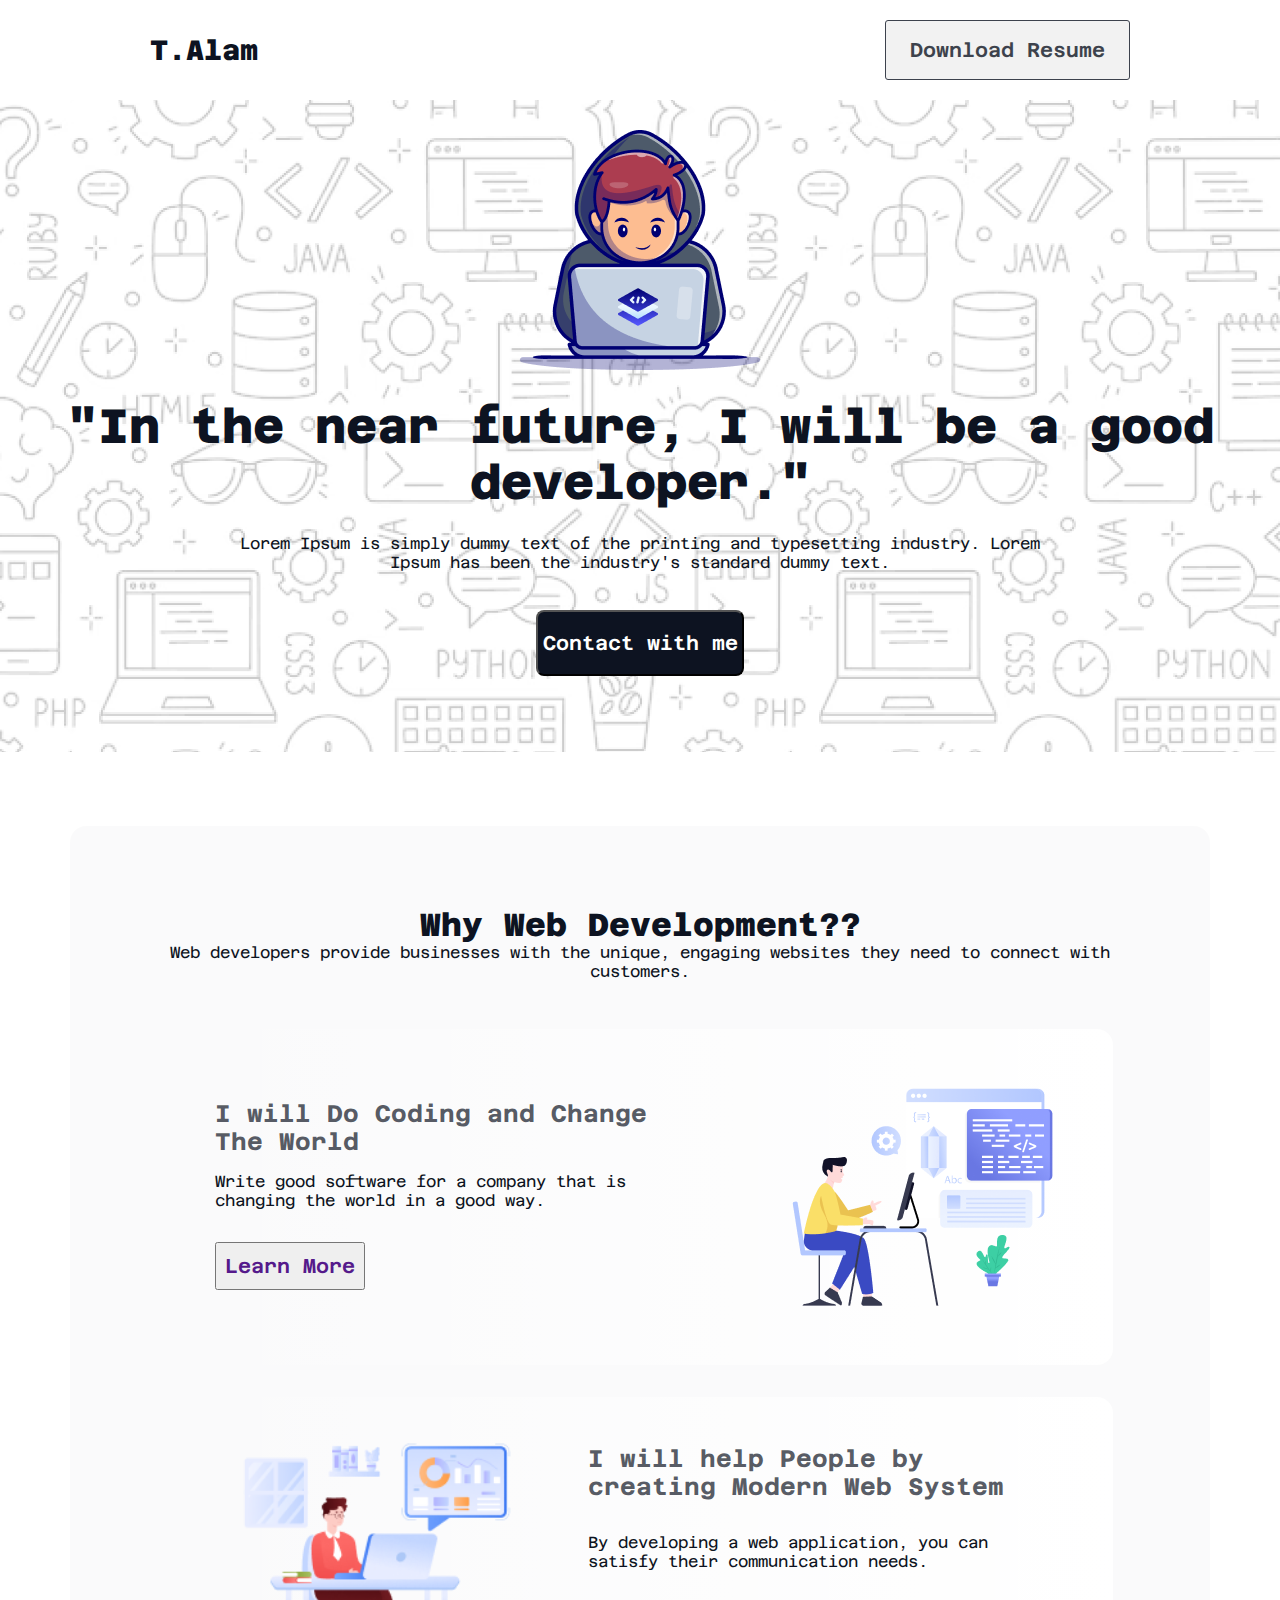
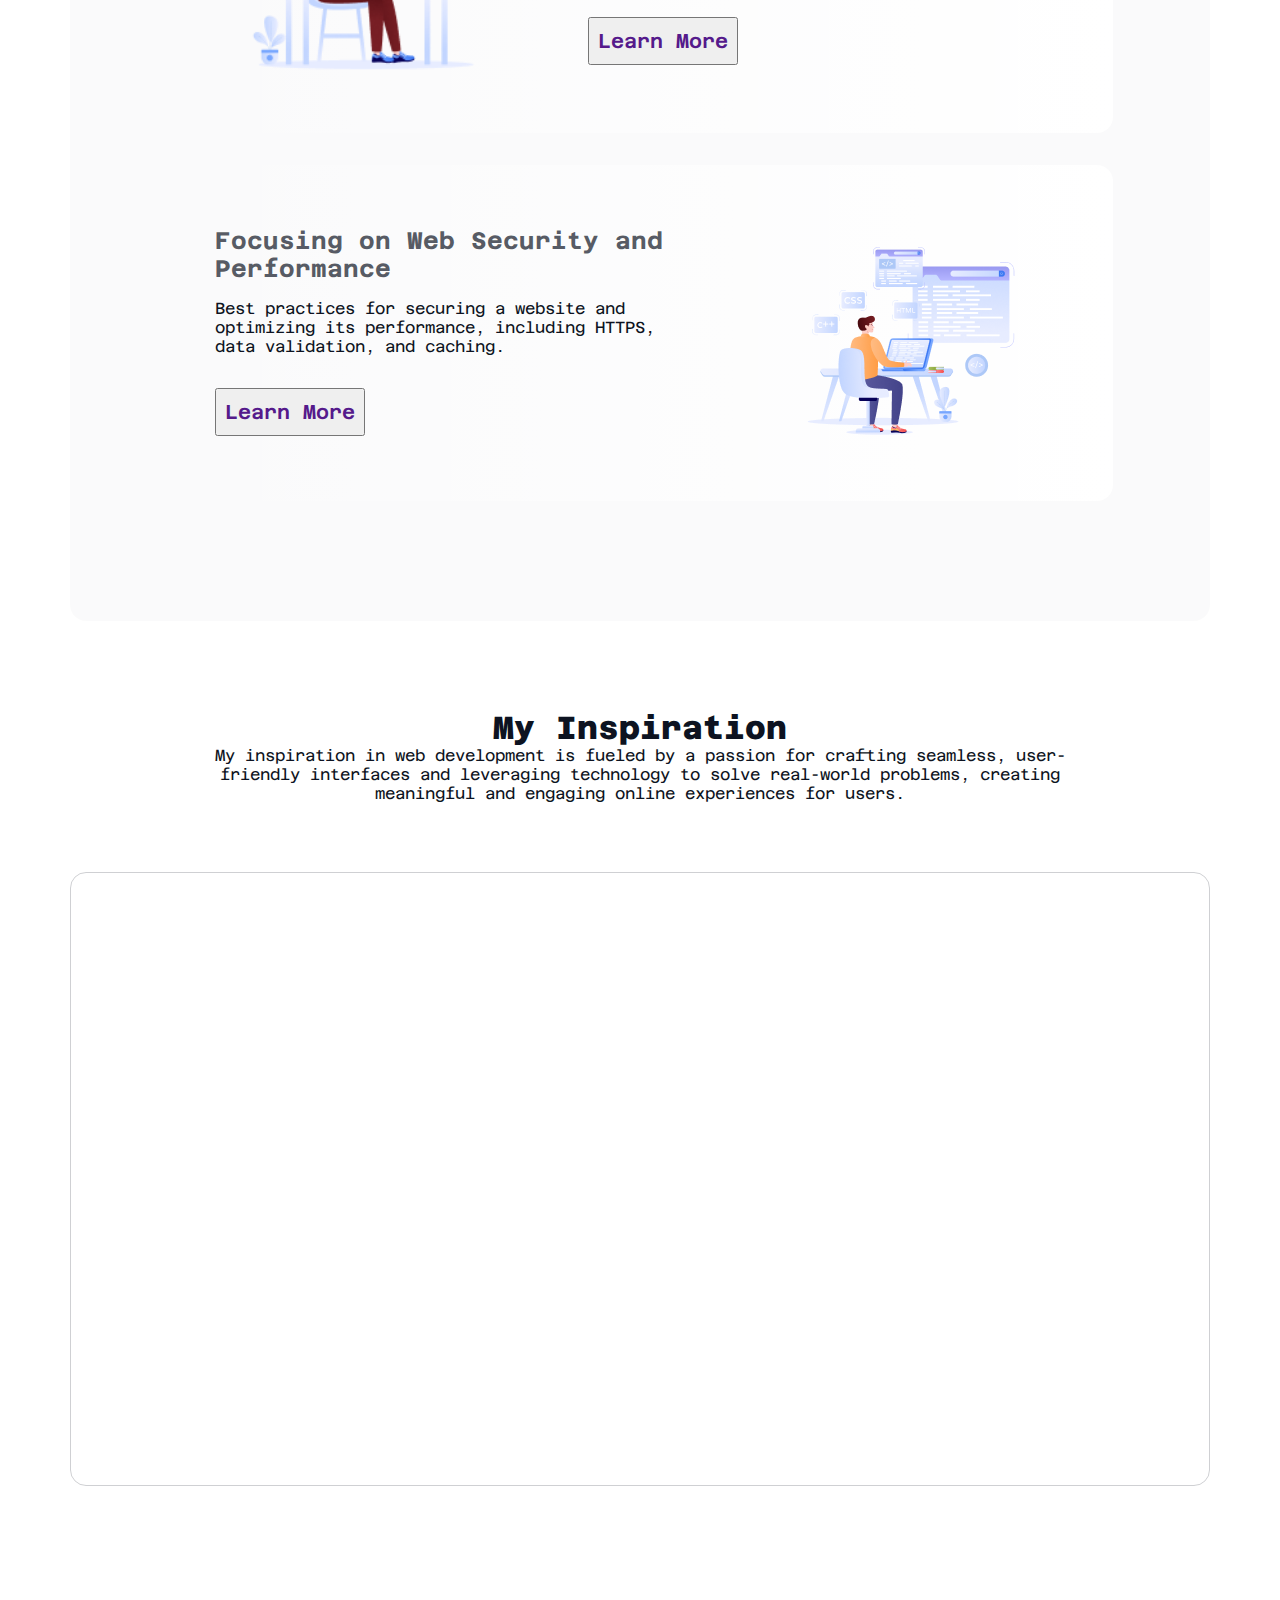
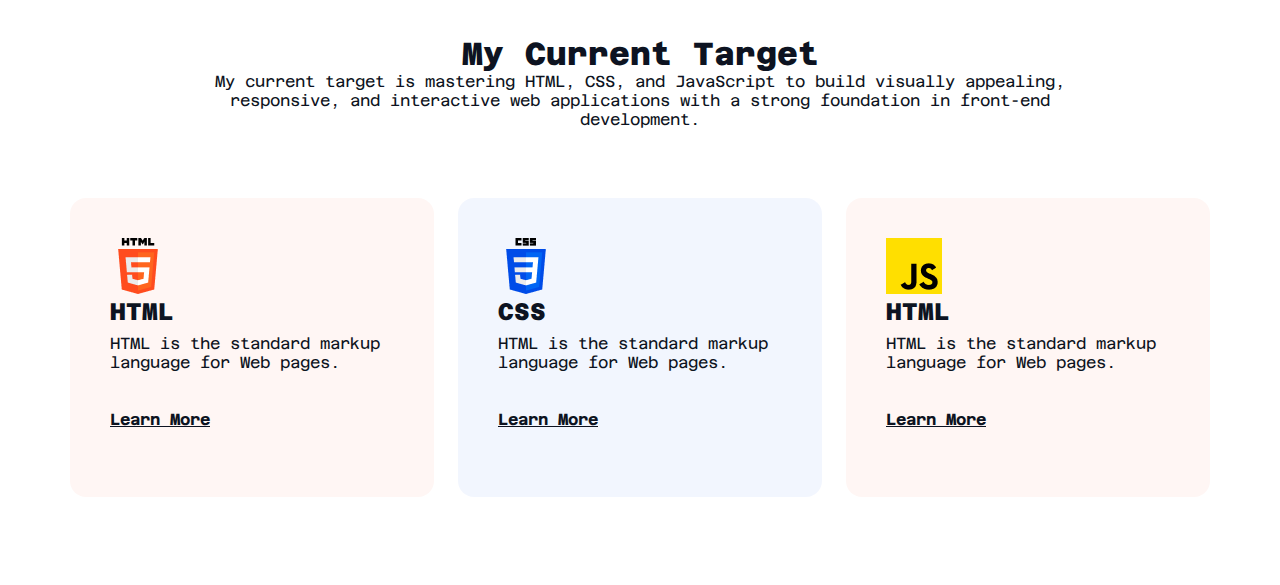
==== index.html @ e84bb585 "my target section added" ====
<!DOCTYPE html>
<html lang="en">
  <head>
    <meta charset="UTF-8" />
    <meta name="viewport" content="width=device-width, initial-scale=1.0" />
    <title>Assignment-1</title>
    <link rel="stylesheet" href="./styles/styles.css" />
  </head>
  <body>
    <header>
      <!-- navigation section start here -->
      <nav>
        <h3 class="title">T.Alam</h3>
        <ul>
          <li>
            <a href=""><button class="btn-nav">Download Resume</button></a>
          </li>
        </ul>
      </nav>
      <!-- nevigation end here -->

      <!-- hero section start here -->
      <section class="hero-section">
        <div class="hero-section-container">
          <div class="img">
            <img src="./assets/Group.png" alt="" />
          </div>
          <h2>"In the near future, I will be a good developer."</h2>
          <p>
            Lorem Ipsum is simply dummy text of the printing and typesetting
            industry. Lorem Ipsum has been the industry's standard dummy text.
          </p>
          <button class="btn"><a href="">Contact with me</a></button>
        </div>
      </section>
      <!-- hero section end here -->
    </header>
    <main>
      <!-- development section start here -->
      <section class="development">
        <div class="why-development">
          <h1>Why Web Development??</h1>
          <p>
            Web developers provide businesses with the unique, engaging websites
            they need to connect with customers.
          </p>
        </div>
        <div class="development-section">
          <div class="section-1st">
            <div class="section1st-left">
              <h2>I will Do Coding and Change The World</h2>
              <p>
                Write good software for a company that is changing the world in
                a good way.
              </p>
              <button><a href="">Learn More</a></button>
            </div>
            <div class="section1st-right">
              <img src="./assets/Layer_1.png" alt="" />
            </div>
          </div>
          <div class="section-2nd">
            <div class="section2nd-left">
              <img src="./assets/Group-3.png" alt="" />
            </div>
            <div class="section2nd-right">
              <h2>I will help People by creating Modern Web System</h2>
              <p>
                By developing a web application, you can satisfy their
                communication needs.
              </p>
              <button><a href="">Learn More</a></button>
            </div>
          </div>
          <div class="section-1st">
            <div class="section1st-left">
              <h2>Focusing on Web Security and Performance</h2>
              <p>
                Best practices for securing a website and optimizing its
                performance, including HTTPS, data validation, and caching.
              </p>
              <button><a href="">Learn More</a></button>
            </div>
            <div class="section1st-right">
              <img src="./assets/Group-4.png" alt="" />
            </div>
          </div>
        </div>
      </section>
      <!-- development section end here -->
      <!-- my inspiration section start here -->
      <section class="inspiration-section">
        <div class="inspiration-content">
          <h1>My Inspiration</h1>
          <p>
            My inspiration in web development is fueled by a passion for
            crafting seamless, user-friendly interfaces and leveraging
            technology to solve real-world problems, creating meaningful and
            engaging online experiences for users.
          </p>
        </div>
        <div class="video">
          <iframe
            width="1076"
            height="550"
            src="https://www.youtube.com/embed/l1Enj_zPGwI?si=iloG-wN2-6QDmnPV"
            title="YouTube video player"
            frameborder="0"
            allow="accelerometer; autoplay; clipboard-write; encrypted-media; gyroscope; picture-in-picture; web-share"
            referrerpolicy="strict-origin-when-cross-origin"
            allowfullscreen
          ></iframe>
        </div>
      </section>
      <!-- inspiration sectio end here -->
      <!-- my target section start here -->
      <section class="my-target-section">
        <div class="target-content">
          <h1>My Current Target</h1>
          <p>
            My current target is mastering HTML, CSS, and JavaScript to build
            visually appealing, responsive, and interactive web applications
            with a strong foundation in front-end development.
          </p>
        </div>
        <div class="skills-container">
          <div class="skill html-color">
            <img src="./assets/html.png" alt="HTML Image" />
            <h2 class="title">HTML</h2>
            <p class="description">
              HTML is the standard markup language for Web pages.
            </p>
            <div>
              <a href="">Learn More</a>
            </div>
          </div>
          <div class="skill css-color">
            <img src="./assets/css.png" alt="HTML Image" />
            <h2 class="title">CSS</h2>
            <p class="description">
              HTML is the standard markup language for Web pages.
            </p>
            <a href="">Learn More</a>
          </div>
          <div class="skill js-color">
            <img src="./assets/js.png" alt="HTML Image" />
            <h2 class="title">HTML</h2>
            <p class="description">
              HTML is the standard markup language for Web pages.
            </p>
            <a href="">Learn More</a>
          </div>
        </div>
      </section>
    </main>
    <footer></footer>
  </body>
</html>
---- styles/styles.css ----
@import url("https://fonts.googleapis.com/css2?family=Azeret+Mono:ital,wght@0,100..900;1,100..900&display=swap");
* {
  margin: 0px;
  padding: 0px;
}
body {
  font-family: "Azeret Mono", monospace;
}
/* navigation bar start here */
nav {
  display: flex;
  align-items: center;
  justify-content: space-between;
  margin: 20px 150px;
}
.title {
  color: rgb(13, 19, 33);
  font-family: Azeret Mono;
  font-size: 28px;
  font-weight: 800;
}
nav li {
  list-style: none;
}
.btn-nav {
  box-sizing: border-box;
  border: 1px solid rgb(13, 19, 33);
  border-radius: 3px;
  opacity: 0.8;
  color: rgb(13, 19, 33);
  font-family: Azeret Mono;
  font-size: 20px;
  font-weight: 600;
  padding: 17px 24px 17px 24px;
}
/* hero section start here*/
.hero-section {
  max-width: 1440px;
  min-height: 652px;
  margin: 0 auto;
  background-image: url(../assets/Hero-bg.png);
  background-repeat: no-repeat;
  background-position: center;
  background-size: cover;
  margin-bottom: 74px;
}
.hero-section-container {
  display: flex;
  flex-direction: column;
  justify-content: center;
  align-items: center;
  gap: 24px;
}
.img {
  margin-top: 30px;
}
.hero-section-container h2 {
  color: rgb(13, 19, 33);
  font-family: Azeret Mono;
  font-size: 48px;
  font-weight: 800;
  text-align: center;
}
.hero-section-container p {
  color: rgb(13, 19, 33);
  font-family: Azeret Mono;
  font-size: 16px;
  font-weight: 400;
  text-align: center;
  width: 852px;
  height: 52px;
}
.hero-section-container button {
  width: 208px;
  height: 66px;
  border-radius: 8px;
  background: rgb(13, 19, 33);

  font-family: Azeret Mono;
  font-size: 20px;
  font-weight: 600;
}
.btn a {
  text-decoration: none;
  color: rgb(255, 255, 255);
}
/* development section style */
.development {
  max-width: 946px;
  min-height: 1235px;
  margin: 0 auto;
  border-radius: 16px;
  background: rgba(13, 19, 33, 0.02);
  padding: 80px 97px 80px 97px;
  margin-bottom: 88px;
}
.why-development {
  margin-bottom: 48px;
}
.why-development h1 {
  color: rgb(13, 19, 33);
  font-family: Azeret Mono;
  font-size: 32px;
  font-weight: 800;
  text-align: center;
}
.why-development p {
  color: rgb(13, 19, 33);
  font-family: Azeret Mono;
  font-size: 16px;
  font-weight: 400;
  text-align: center;
}
.development-section {
  width: 946px;
  height: 1072px;
}
.section-1st {
  width: 850px;
  height: 240px;
  display: flex;
  margin: 0 auto;
  padding: 48px;
  margin-bottom: 32px;
  border-radius: 16px;
  background: linear-gradient(
    270deg,
    rgb(255, 255, 255),
    rgba(255, 255, 255, 0) 100%
  );
}
.section1st-left {
  width: 477px;
  height: 220px;
  margin: 8px 0px 8px 0px;
  display: flex;
  flex-direction: column;
  justify-content: center;
}
.section1st-left h2 {
  color: rgba(13, 19, 33, 0.7);
  font-family: Azeret Mono;
  font-size: 24px;
  font-weight: 700;
  margin-bottom: 16px;
}
.section1st-left p {
  color: rgb(13, 19, 33);
  font-family: Azeret Mono;
  font-size: 16px;
  font-weight: 400;
  margin-bottom: 32px;
}
.section1st-left button {
  color: rgb(13, 19, 33);
  font-family: Azeret Mono;
  font-size: 20px;
  font-weight: 600;
  width: 150px;
  height: 48px;
}
.section1st-left button a {
  text-decoration: none;
}
.section1st-right {
  width: 223.2px;
  height: 208.85px;
  margin: 8px 0px 8px 0px;
}
.section1st-right img {
  margin-left: 98.83px;
}
.section-2nd {
  width: 850px;
  height: 240px;
  display: flex;
  margin: 0 auto;
  padding: 48px;
  margin-bottom: 32px;
  border-radius: 16px;
  background: linear-gradient(
    270deg,
    rgb(255, 255, 255),
    rgba(255, 255, 255, 0) 100%
  );
}
.section2nd-left {
  width: 477px;
  height: 220px;
  margin: 0px 8px 0px 8px;
  display: flex;
  flex-direction: column;
  justify-content: center;
}
.section2nd-left img {
  margin-right: 48.8px;
}
.section2nd-right h2 {
  width: 477px;
  height: 72px;
  color: rgba(13, 19, 33, 0.7);
  font-family: Azeret Mono;
  font-size: 24px;
  font-weight: 700;
  margin-bottom: 16px;
}
.section2nd-right p {
  width: 468px;
  height: 52px;
  color: rgb(13, 19, 33);
  font-family: Azeret Mono;
  font-size: 16px;
  font-weight: 400;
  margin-bottom: 32px;
}
.section2nd-right button {
  color: rgb(13, 19, 33);
  font-family: Azeret Mono;
  font-size: 20px;
  font-weight: 600;
  width: 150px;
  height: 48px;
}
.section2nd-right button a {
  text-decoration: none;
}
/* inspiration section styles*/
.inspiration-section {
  width: 1140px;
  height: 777px;
  margin: 0 auto;
  margin-bottom: 149px;
}
.inspiration-content {
  width: 852px;
  height: 115px;
  text-align: center;
  margin: 0 auto;
}
.inspiration-content h1 {
  color: rgb(13, 19, 33);
  font-family: Azeret Mono;
  font-size: 32px;
  font-weight: 800;
}
.inspiration-content p {
  color: rgb(13, 19, 33);
  font-family: Azeret Mono;
  font-size: 16px;
  font-weight: 400;
}
.video {
  width: 1140px;
  height: 614px;
  padding: 32px;
  box-sizing: border-box;
  border: 1px solid rgba(13, 19, 33, 0.2);
  border-radius: 16px;
  margin-top: 48px;
}
/* my target section style */
.my-target-section {
  width: 1140px;
  height: 462px;
  margin: 0 auto;
  margin-bottom: 88px;
}
.target-content {
  width: 852px;
  height: 115px;
  text-align: center;
  margin: 0 auto;
}
.target-content h1 {
  color: rgb(13, 19, 33);
  font-family: Azeret Mono;
  font-size: 32px;
  font-weight: 800;
}
.target-content p {
  color: rgb(13, 19, 33);
  font-family: Azeret Mono;
  font-size: 16px;
  font-weight: 400;
}
.skills-container {
  width: 394px;
  height: 299px;
  display: flex;
  gap: 24px;
  margin-top: 48px;
}
.skill {
  padding: 40px;
  border-radius: 16px;
}
.skill h2 {
  color: rgb(13, 19, 33);
  font-family: Azeret Mono;
  font-size: 24px;
  font-weight: 800;
  margin-bottom: 8px;
}
.skill p {
  color: rgb(13, 19, 33);
  font-family: Azeret Mono;
  font-size: 16px;
  font-weight: 400;
  width: 284px;
  height: 52px;
  margin-bottom: 24px;
}
.skill a {
  width: 284px;
  height: 19px;
  color: rgb(13, 19, 33);
  font-family: Azeret Mono;
  font-size: 16px;
  font-weight: 700;
}
.css-color {
  background: rgba(0, 76, 232, 0.05);
}
.html-color {
  background: rgba(255, 76, 30, 0.05);
}
.js-color {
  background: rgba(255, 76, 30, 0.05);
}
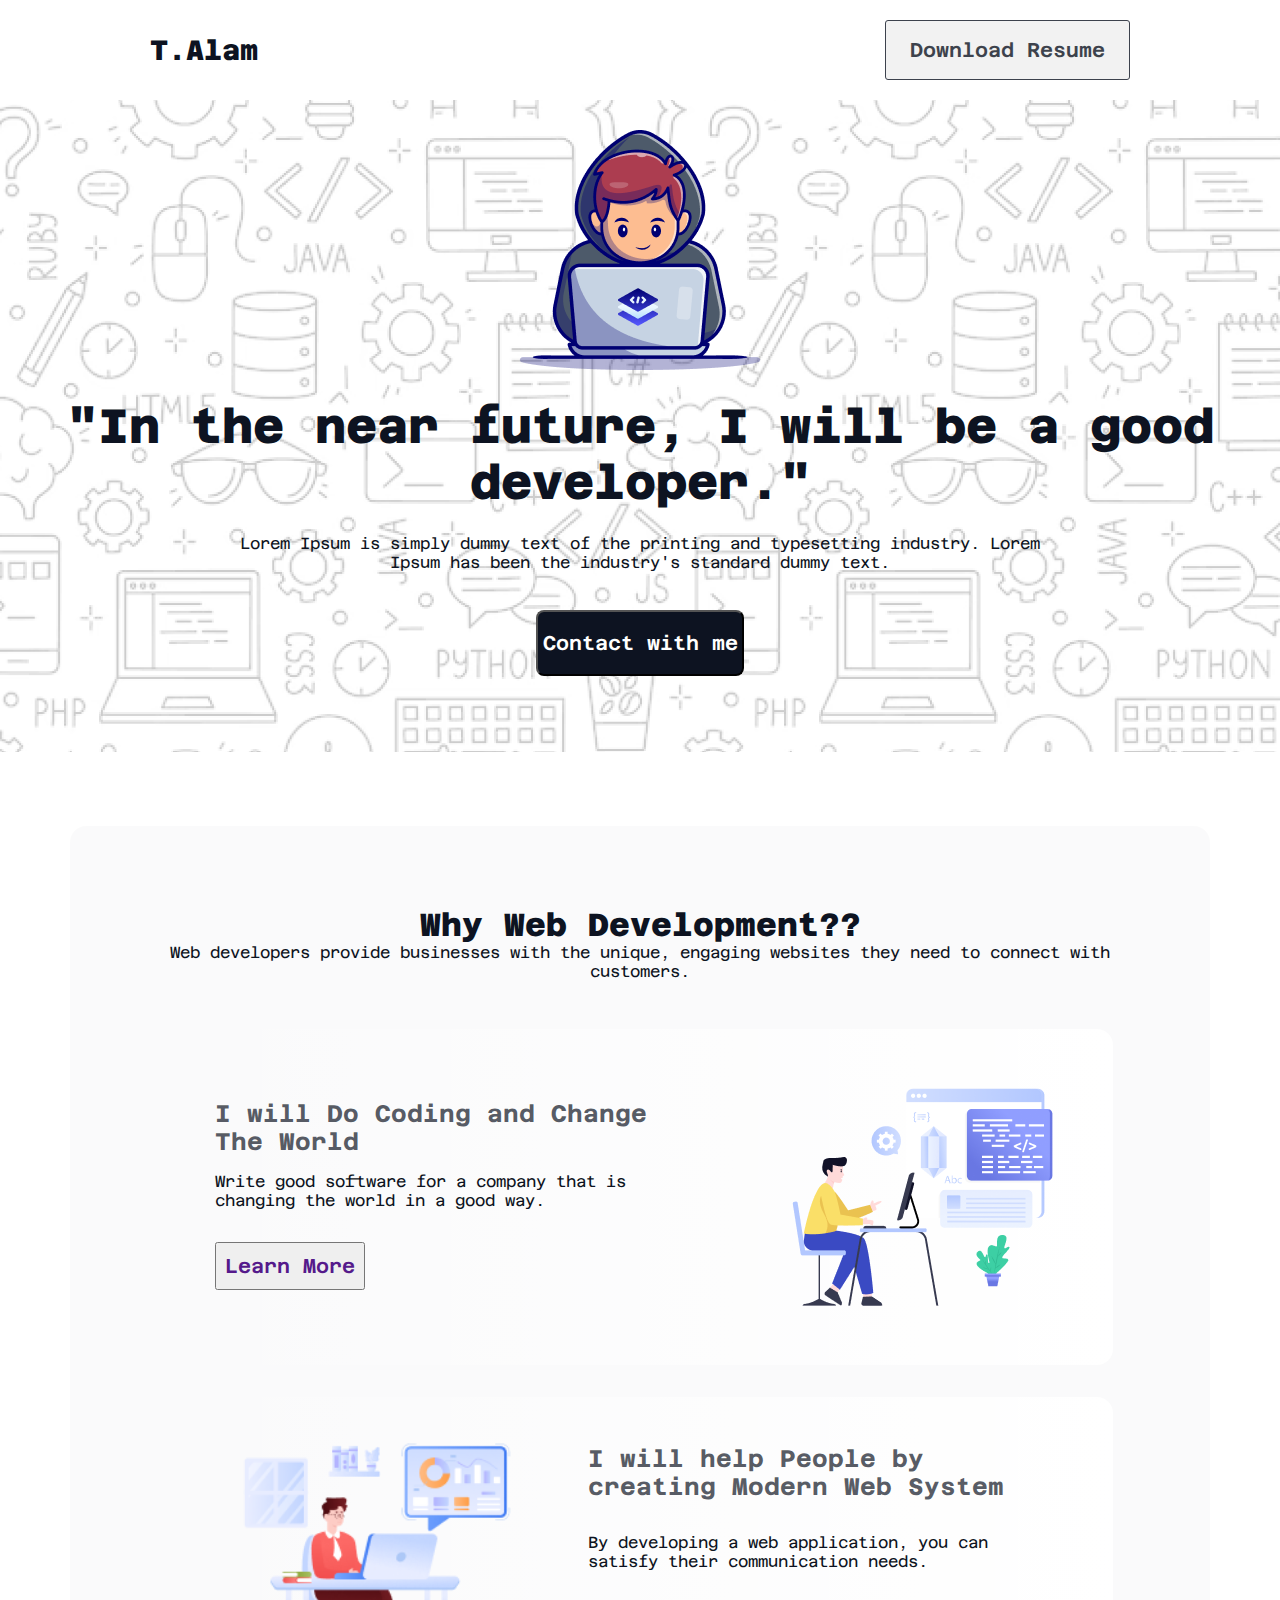
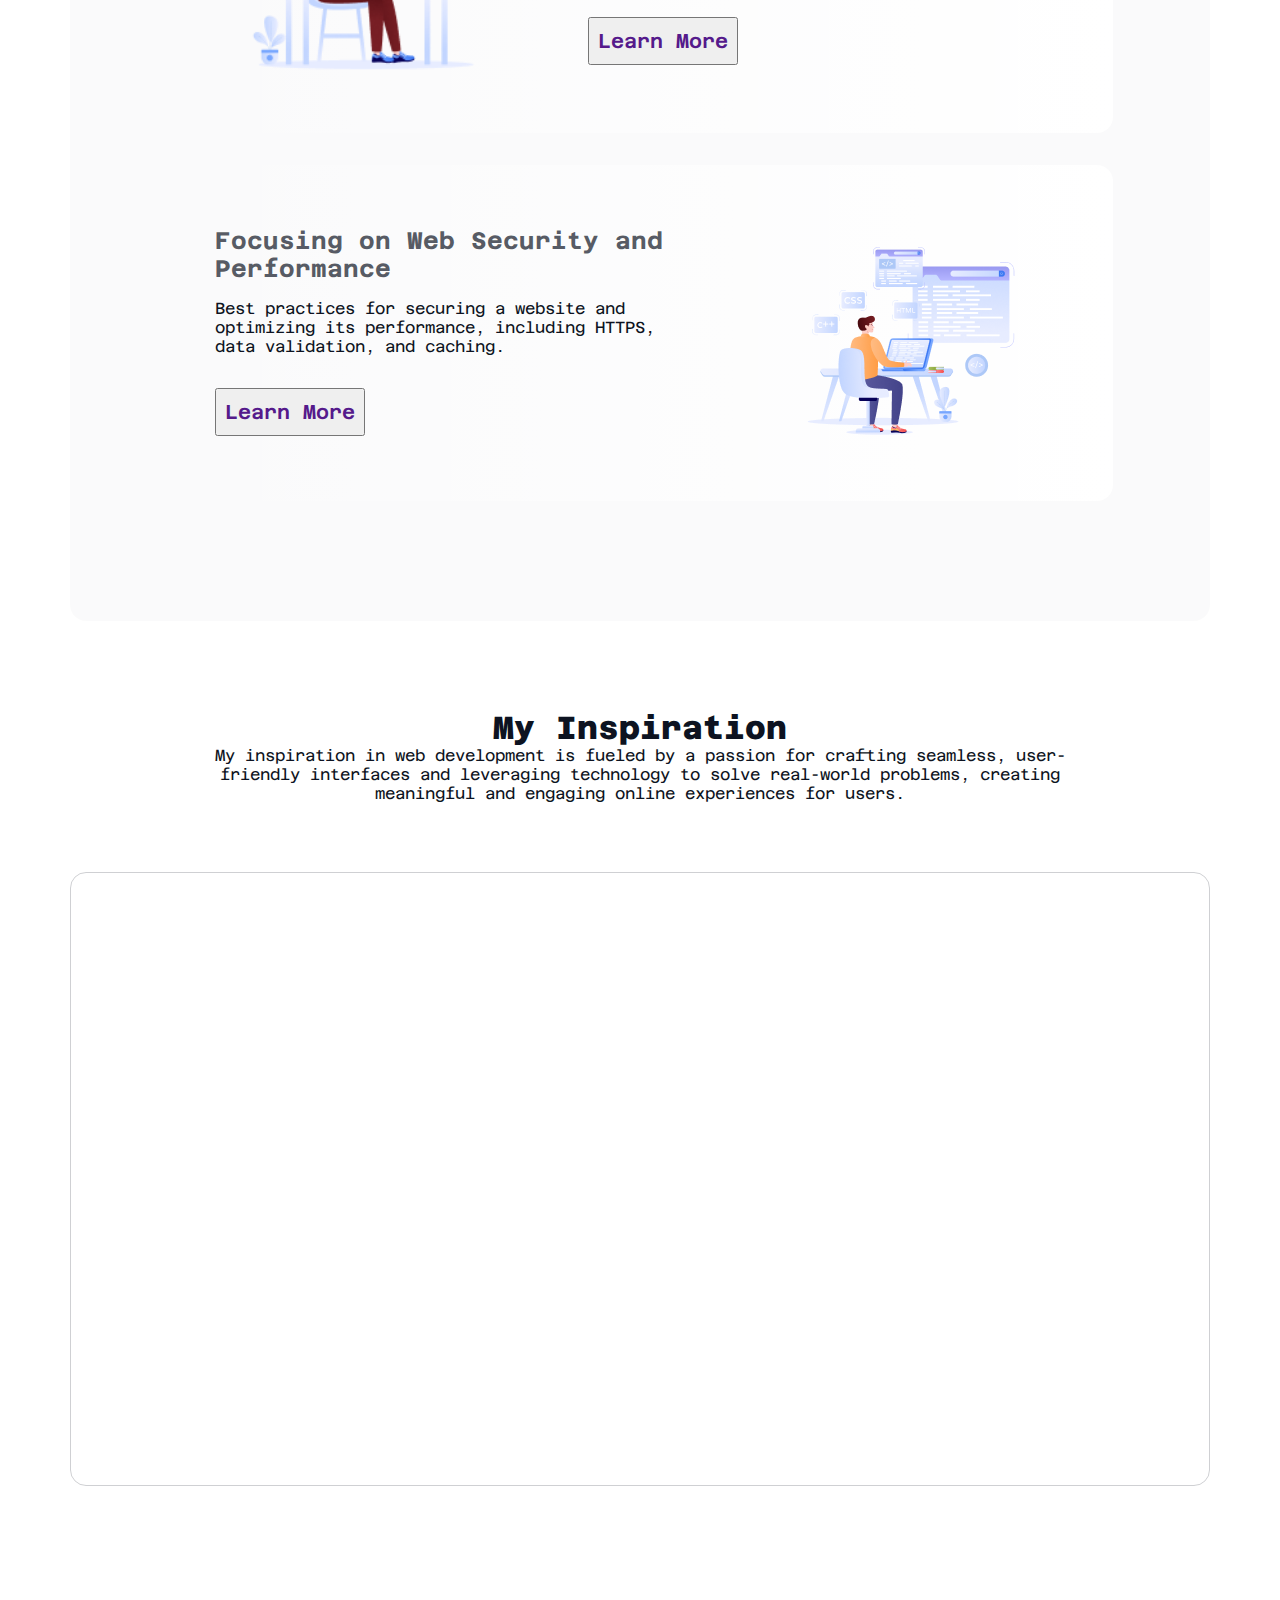
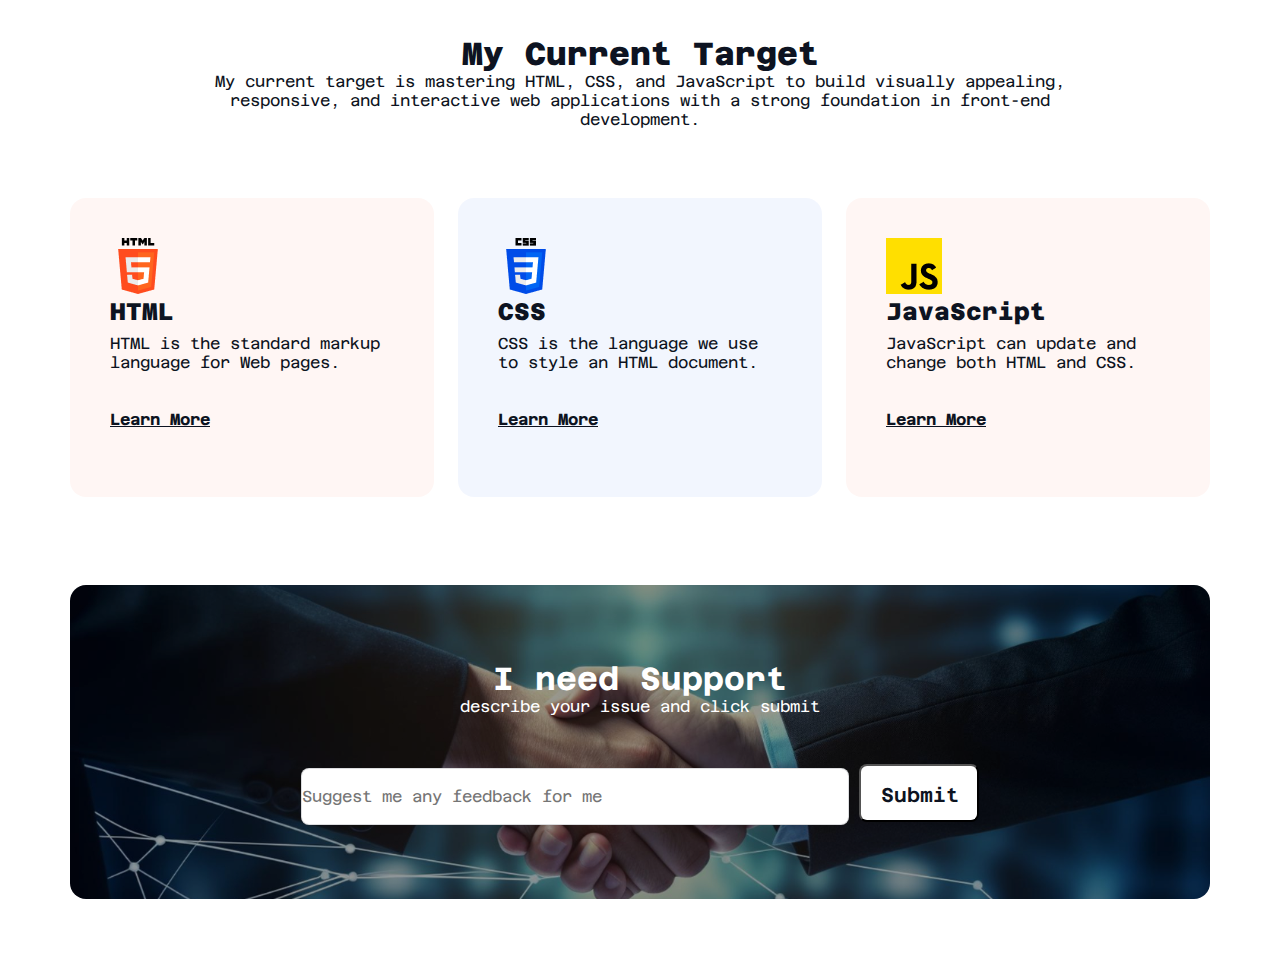
==== commit 84c7236f: "support section added" ====
--- a/index.html
+++ b/index.html
@@ -138,18 +138,36 @@
             <img src="./assets/css.png" alt="HTML Image" />
             <h2 class="title">CSS</h2>
             <p class="description">
-              HTML is the standard markup language for Web pages.
+              CSS is the language we use to style an HTML document.
             </p>
             <a href="">Learn More</a>
           </div>
           <div class="skill js-color">
             <img src="./assets/js.png" alt="HTML Image" />
-            <h2 class="title">HTML</h2>
+            <h2 class="title">JavaScript</h2>
             <p class="description">
-              HTML is the standard markup language for Web pages.
+              JavaScript can update and change both HTML and CSS.
             </p>
             <a href="">Learn More</a>
           </div>
+        </div>
+      </section>
+      <!-- target section end here -->
+      <!-- support section start here -->
+      <section class="support-container">
+        <div class="support-content">
+          <h1>I need Support</h1>
+          <p>describe your issue and click submit</p>
+        </div>
+        <div class="input-section">
+          <form action="">
+            <input
+              type="text"
+              placeholder="Suggest me any feedback for me"
+              id=""
+            />
+            <input class="sub-btn" type="submit" value="Submit" />
+          </form>
         </div>
       </section>
     </main>
--- a/styles/styles.css
+++ b/styles/styles.css
@@ -327,3 +327,61 @@
 .js-color {
   background: rgba(255, 76, 30, 0.05);
 }
+/* support style section */
+.support-container {
+  width: 1140px;
+  height: 314px;
+  background-image: url(../assets/handshake.jpg);
+  background-repeat: no-repeat;
+  background-size: cover;
+  background-position: center;
+  background-color: rgba(0, 0, 0, 0.4);
+  margin: 0 auto;
+  display: flex;
+  flex-direction: column;
+  justify-content: center;
+  background-blend-mode: overlay;
+  align-items: center;
+  border-radius: 16px;
+  margin-bottom: 79px;
+}
+.support-content {
+  width: 730px;
+  height: 104px;
+  text-align: center;
+}
+.support-content h1 {
+  color: rgb(255, 255, 255);
+  font-family: Azeret Mono;
+  font-size: 32px;
+  font-weight: 700;
+}
+.support-content p {
+  color: rgb(255, 255, 255);
+  font-family: Azeret Mono;
+  font-size: 16px;
+  font-weight: 400;
+}
+section input[type="text"] {
+  width: 548px;
+  height: 57px;
+  color: rgba(13, 19, 33, 0.4);
+  font-family: Azeret Mono;
+  font-size: 16px;
+  font-weight: 400;
+  box-sizing: border-box;
+  border: 1px solid rgba(13, 19, 33, 0.15);
+  border-radius: 8px;
+  background: rgb(255, 255, 255);
+}
+.sub-btn {
+  width: 120px;
+  height: 58px;
+  border-radius: 8px;
+  background: rgb(255, 255, 255);
+  color: rgb(13, 19, 33);
+  font-family: Azeret Mono;
+  font-size: 20px;
+  font-weight: 600;
+  padding: 17px 20px 17px 20px;
+}
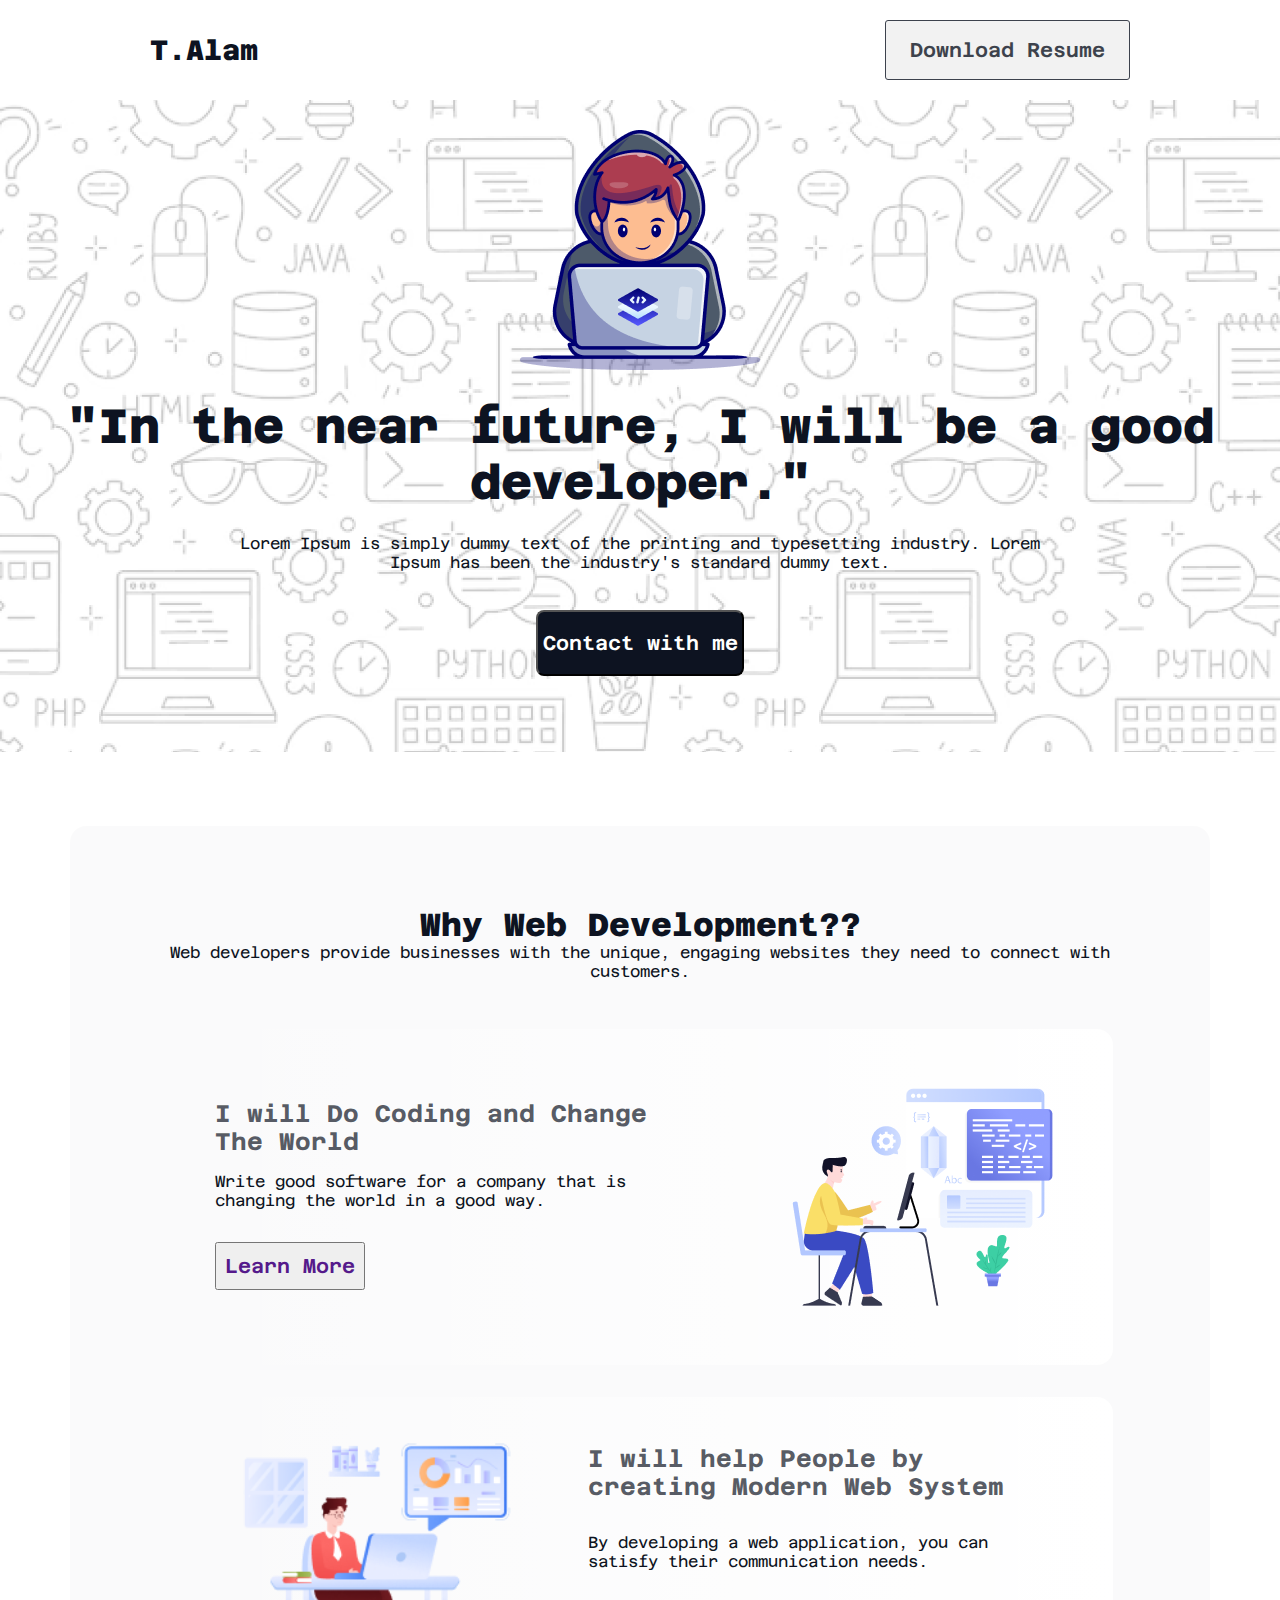
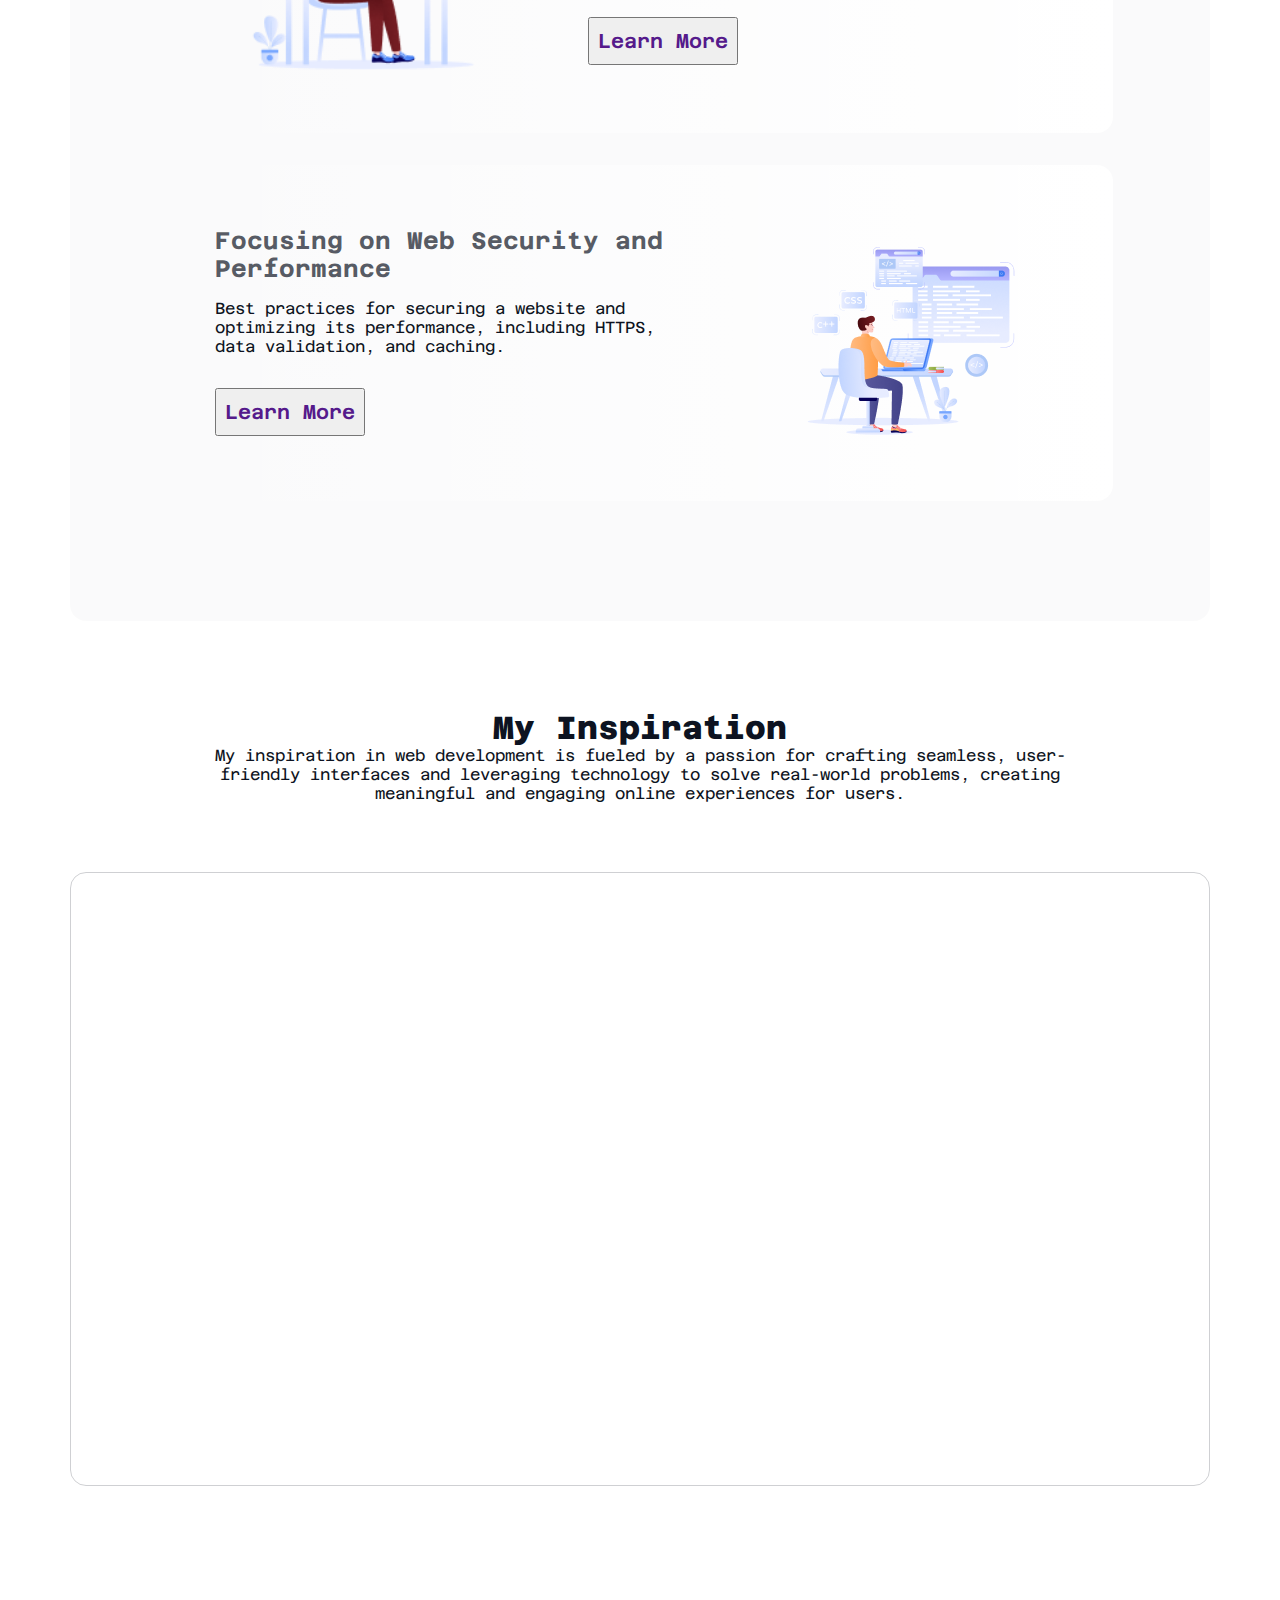
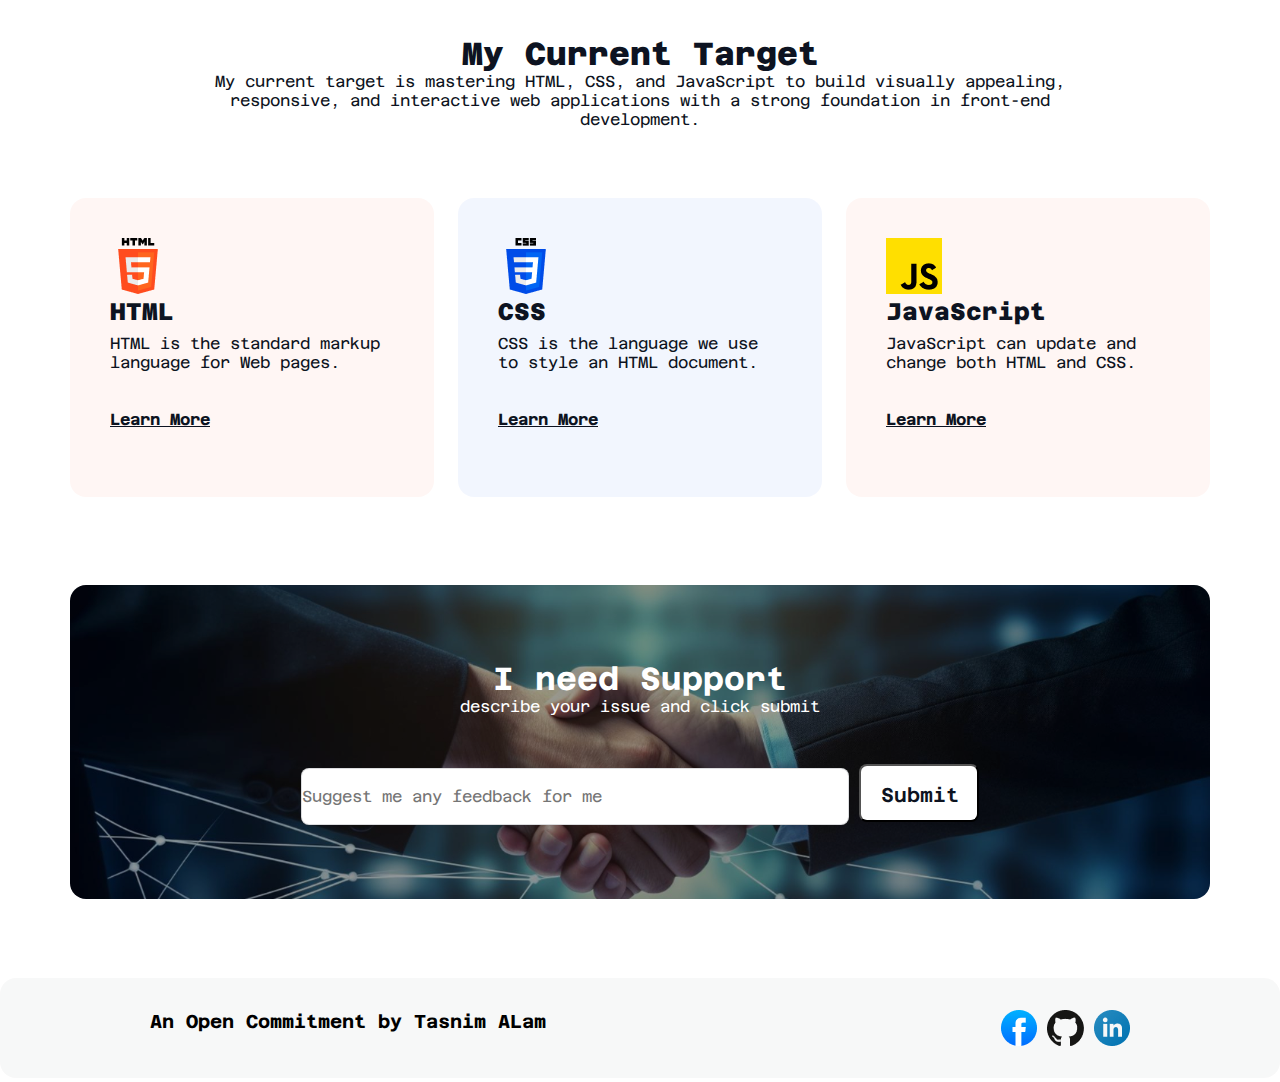
==== commit 53675992: "footer section added" ====
--- a/index.html
+++ b/index.html
@@ -13,7 +13,9 @@
         <h3 class="title">T.Alam</h3>
         <ul>
           <li>
-            <a href=""><button class="btn-nav">Download Resume</button></a>
+            <a href="#footer"
+              ><button class="btn-nav">Download Resume</button></a
+            >
           </li>
         </ul>
       </nav>
@@ -30,7 +32,7 @@
             Lorem Ipsum is simply dummy text of the printing and typesetting
             industry. Lorem Ipsum has been the industry's standard dummy text.
           </p>
-          <button class="btn"><a href="">Contact with me</a></button>
+          <button class="btn"><a href="#footer">Contact with me</a></button>
         </div>
       </section>
       <!-- hero section end here -->
@@ -171,6 +173,17 @@
         </div>
       </section>
     </main>
-    <footer></footer>
+    <footer id="footer">
+      <section class="footer-section">
+        <div class="footer-container">
+          <h3>An Open Commitment by Tasnim ALam</h3>
+          <div>
+            <a href=""><img src="./assets/facebook.png" alt="" /></a>
+            <a href=""><img src="./assets/github.png" alt="" /></a>
+            <a href=""><img src="./assets/linkedin-icon.png" alt="" /></a>
+          </div>
+        </div>
+      </section>
+    </footer>
   </body>
 </html>
--- a/styles/styles.css
+++ b/styles/styles.css
@@ -385,3 +385,16 @@
   font-weight: 600;
   padding: 17px 20px 17px 20px;
 }
+/* footer section style */
+.footer-section {
+  width: 100%;
+  height: 100px;
+  align-items: center;
+  border-radius: 16px;
+  background: rgba(13, 19, 33, 0.03);
+}
+.footer-container {
+  display: flex;
+  justify-content: space-between;
+  padding: 32px 150px 32px 150px;
+}
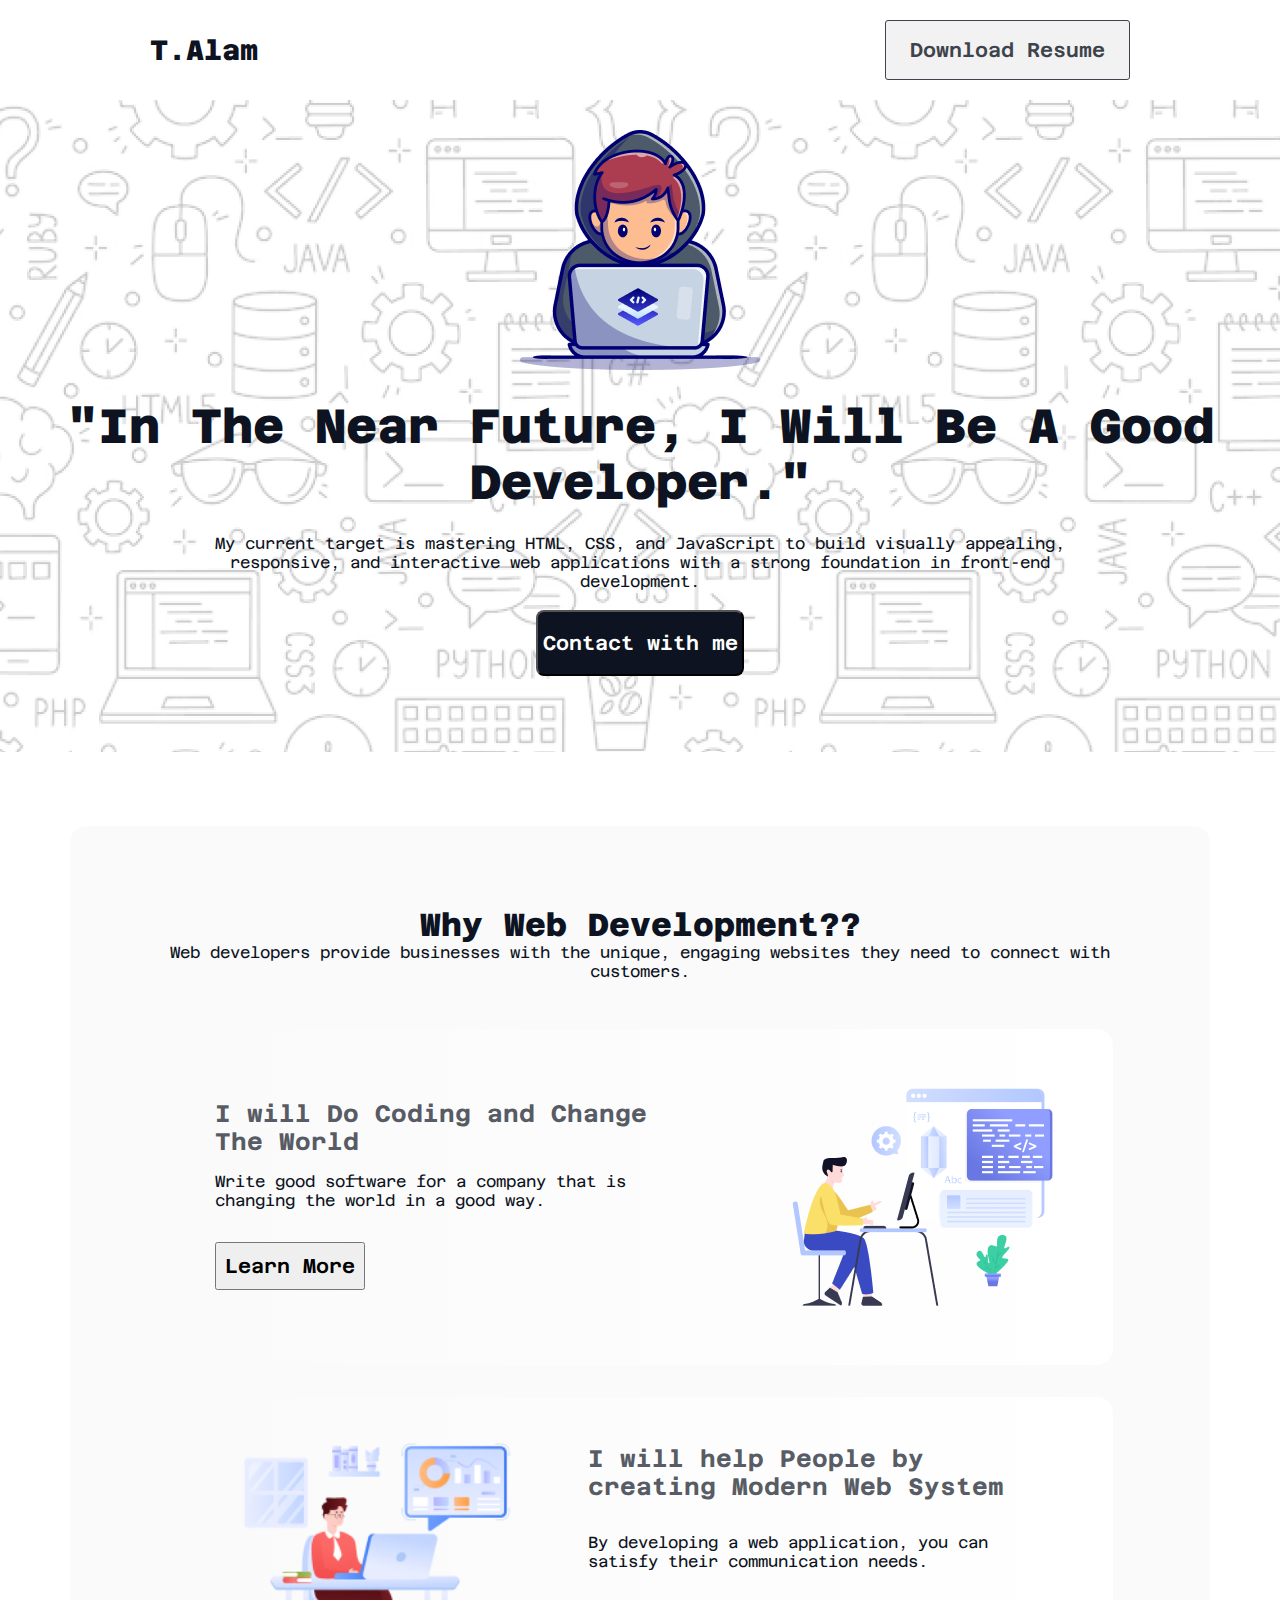
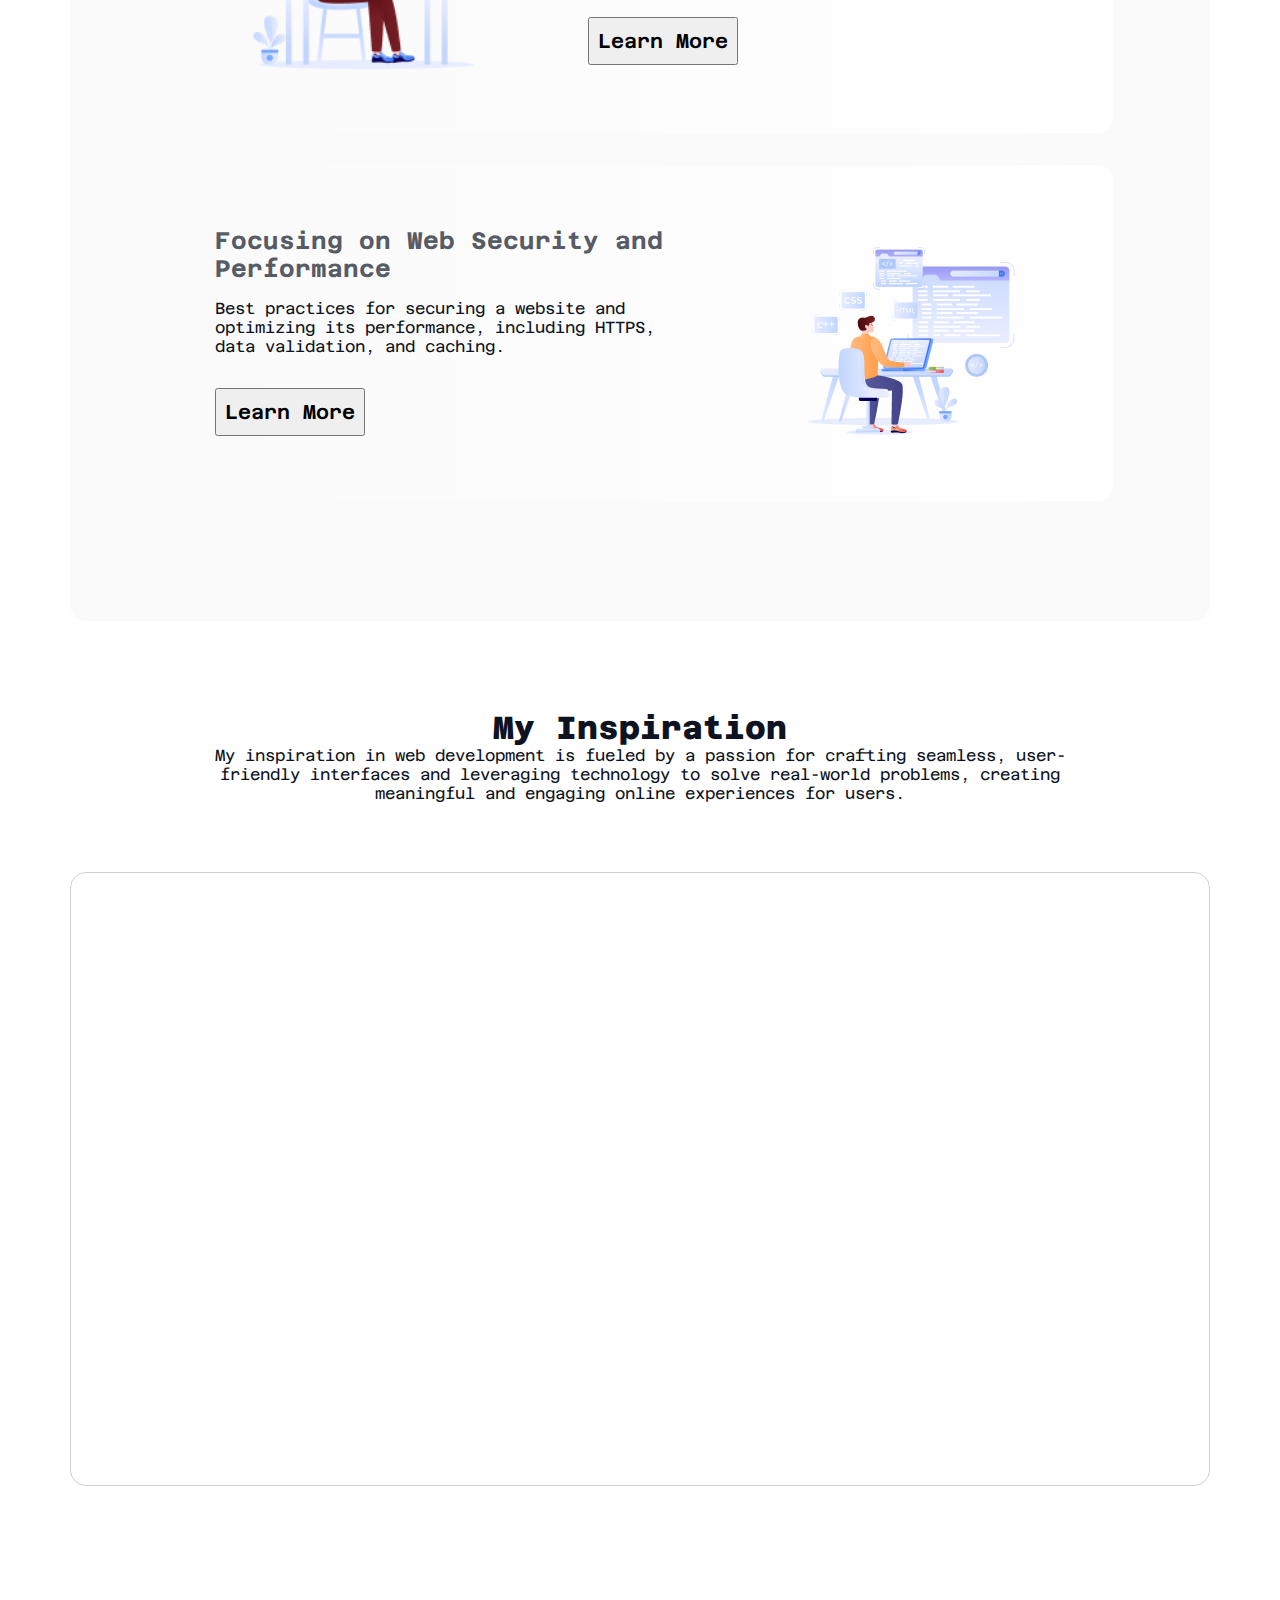
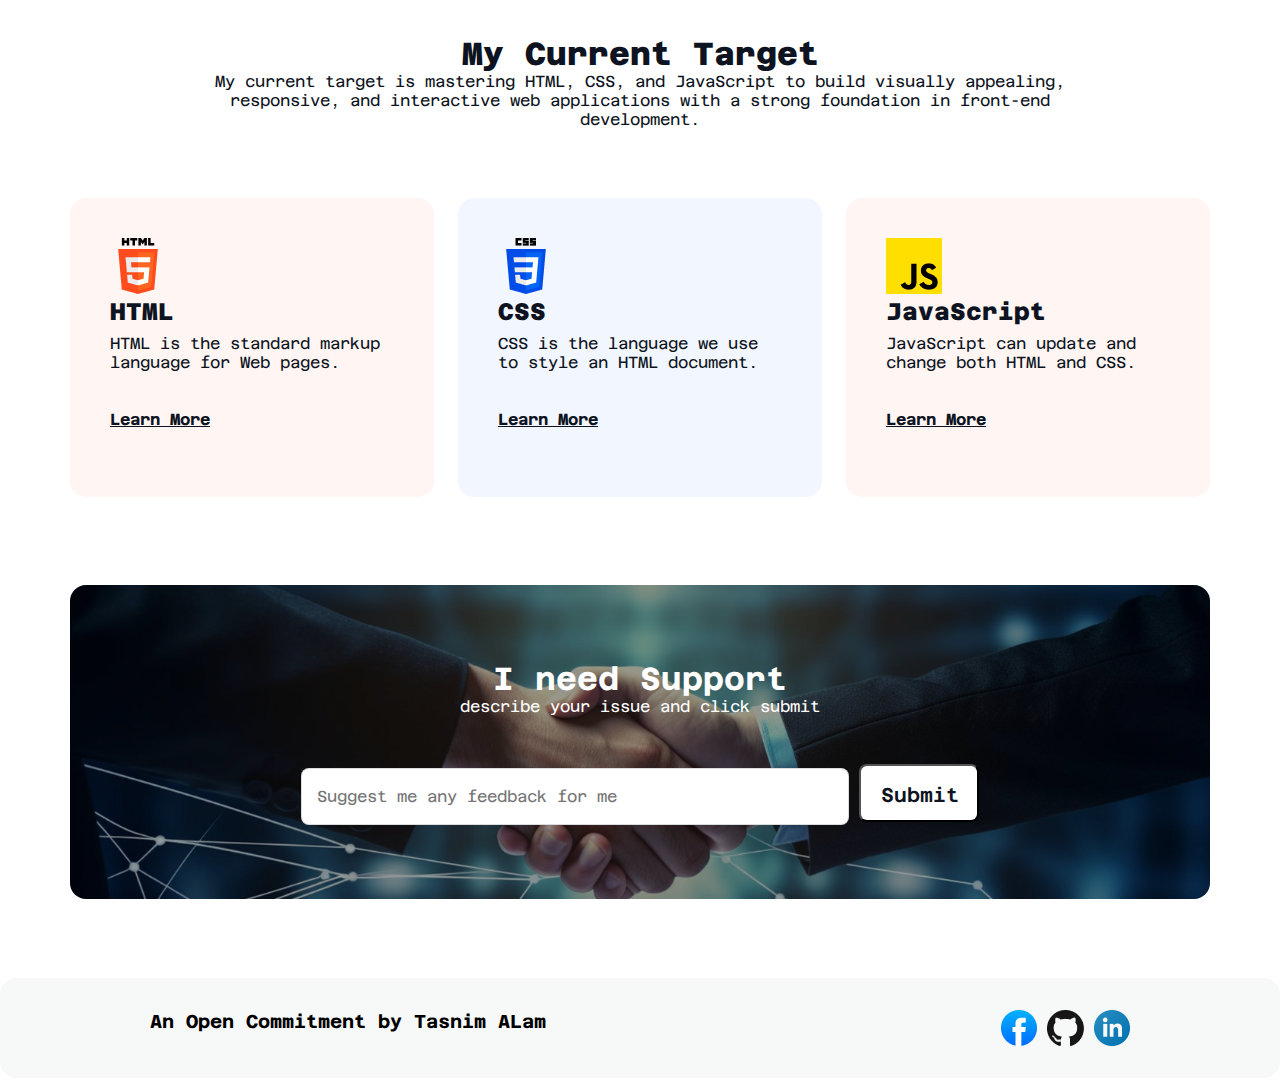
==== commit 0ca3722c: "update some importent information" ====
--- a/index.html
+++ b/index.html
@@ -13,9 +13,7 @@
         <h3 class="title">T.Alam</h3>
         <ul>
           <li>
-            <a href="#footer"
-              ><button class="btn-nav">Download Resume</button></a
-            >
+            <a href=""><button class="btn-nav">Download Resume</button></a>
           </li>
         </ul>
       </nav>
@@ -27,10 +25,11 @@
           <div class="img">
             <img src="./assets/Group.png" alt="" />
           </div>
-          <h2>"In the near future, I will be a good developer."</h2>
+          <h2>"In The Near Future, I Will Be A Good Developer."</h2>
           <p>
-            Lorem Ipsum is simply dummy text of the printing and typesetting
-            industry. Lorem Ipsum has been the industry's standard dummy text.
+            My current target is mastering HTML, CSS, and JavaScript to build
+            visually appealing, responsive, and interactive web applications
+            with a strong foundation in front-end development.
           </p>
           <button class="btn"><a href="#footer">Contact with me</a></button>
         </div>
@@ -173,17 +172,25 @@
         </div>
       </section>
     </main>
+    <!-- footer section start here -->
     <footer id="footer">
       <section class="footer-section">
         <div class="footer-container">
           <h3>An Open Commitment by Tasnim ALam</h3>
           <div>
-            <a href=""><img src="./assets/facebook.png" alt="" /></a>
-            <a href=""><img src="./assets/github.png" alt="" /></a>
-            <a href=""><img src="./assets/linkedin-icon.png" alt="" /></a>
+            <a href="https://www.facebook.com/rafsan.tasnim/" target="_blank"
+              ><img src="./assets/facebook.png" alt=""
+            /></a>
+            <a href="https://github.com/tasnimalam1" target="_blank"
+              ><img src="./assets/github.png" alt=""
+            /></a>
+            <a href="https://www.linkedin.com/in/mdtalambd/" target="_blank"
+              ><img src="./assets/linkedin-icon.png" alt=""
+            /></a>
           </div>
         </div>
       </section>
     </footer>
+    <!-- footer section end here -->
   </body>
 </html>
--- a/styles/styles.css
+++ b/styles/styles.css
@@ -35,7 +35,7 @@
 }
 /* hero section start here*/
 .hero-section {
-  max-width: 1440px;
+  max-width: 100%;
   min-height: 652px;
   margin: 0 auto;
   background-image: url(../assets/Hero-bg.png);
@@ -84,6 +84,11 @@
   text-decoration: none;
   color: rgb(255, 255, 255);
 }
+.btn:hover {
+  background-color: rgb(137, 151, 250);
+  cursor: pointer;
+  transition: 0.8s ease-in;
+}
 /* development section style */
 .development {
   max-width: 946px;
@@ -161,6 +166,7 @@
 }
 .section1st-left button a {
   text-decoration: none;
+  color: black;
 }
 .section1st-right {
   width: 223.2px;
@@ -223,6 +229,7 @@
 }
 .section2nd-right button a {
   text-decoration: none;
+  color: black;
 }
 /* inspiration section styles*/
 .inspiration-section {
@@ -373,6 +380,7 @@
   border: 1px solid rgba(13, 19, 33, 0.15);
   border-radius: 8px;
   background: rgb(255, 255, 255);
+  padding: 15px;
 }
 .sub-btn {
   width: 120px;
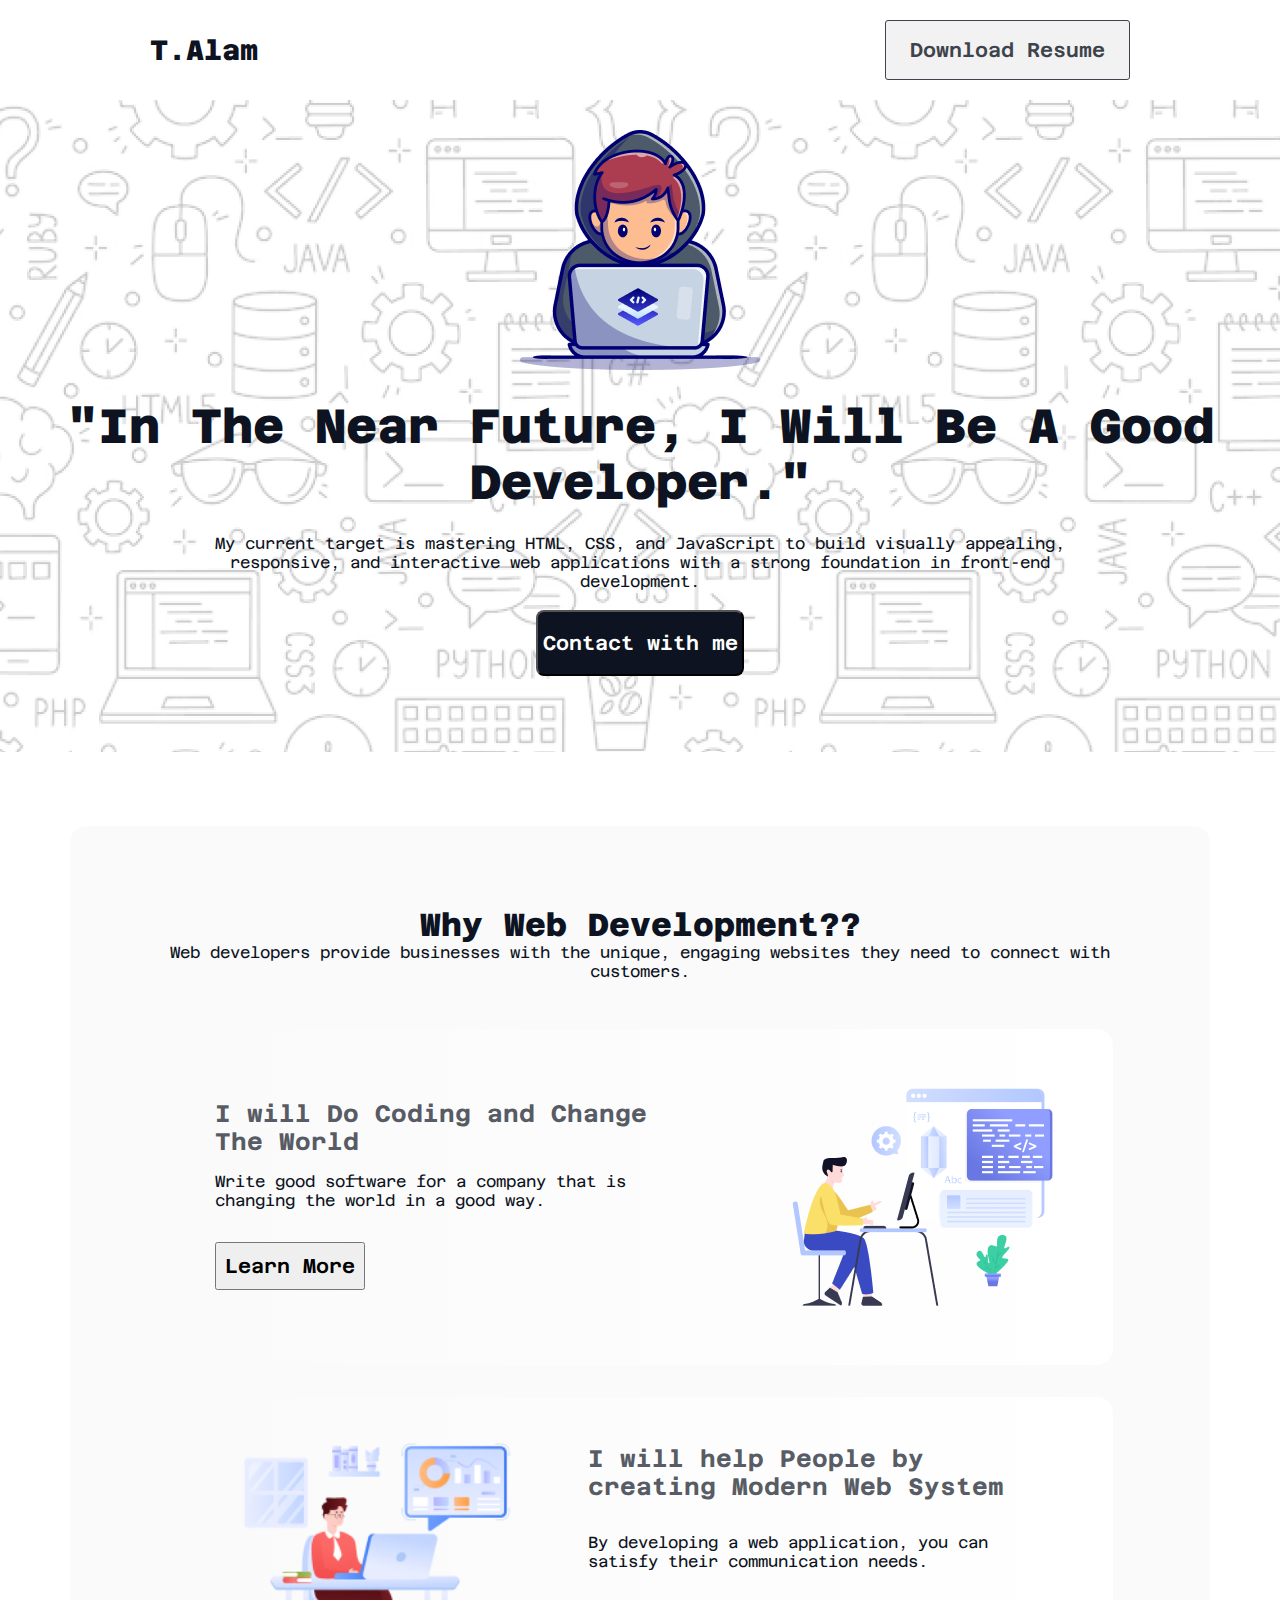
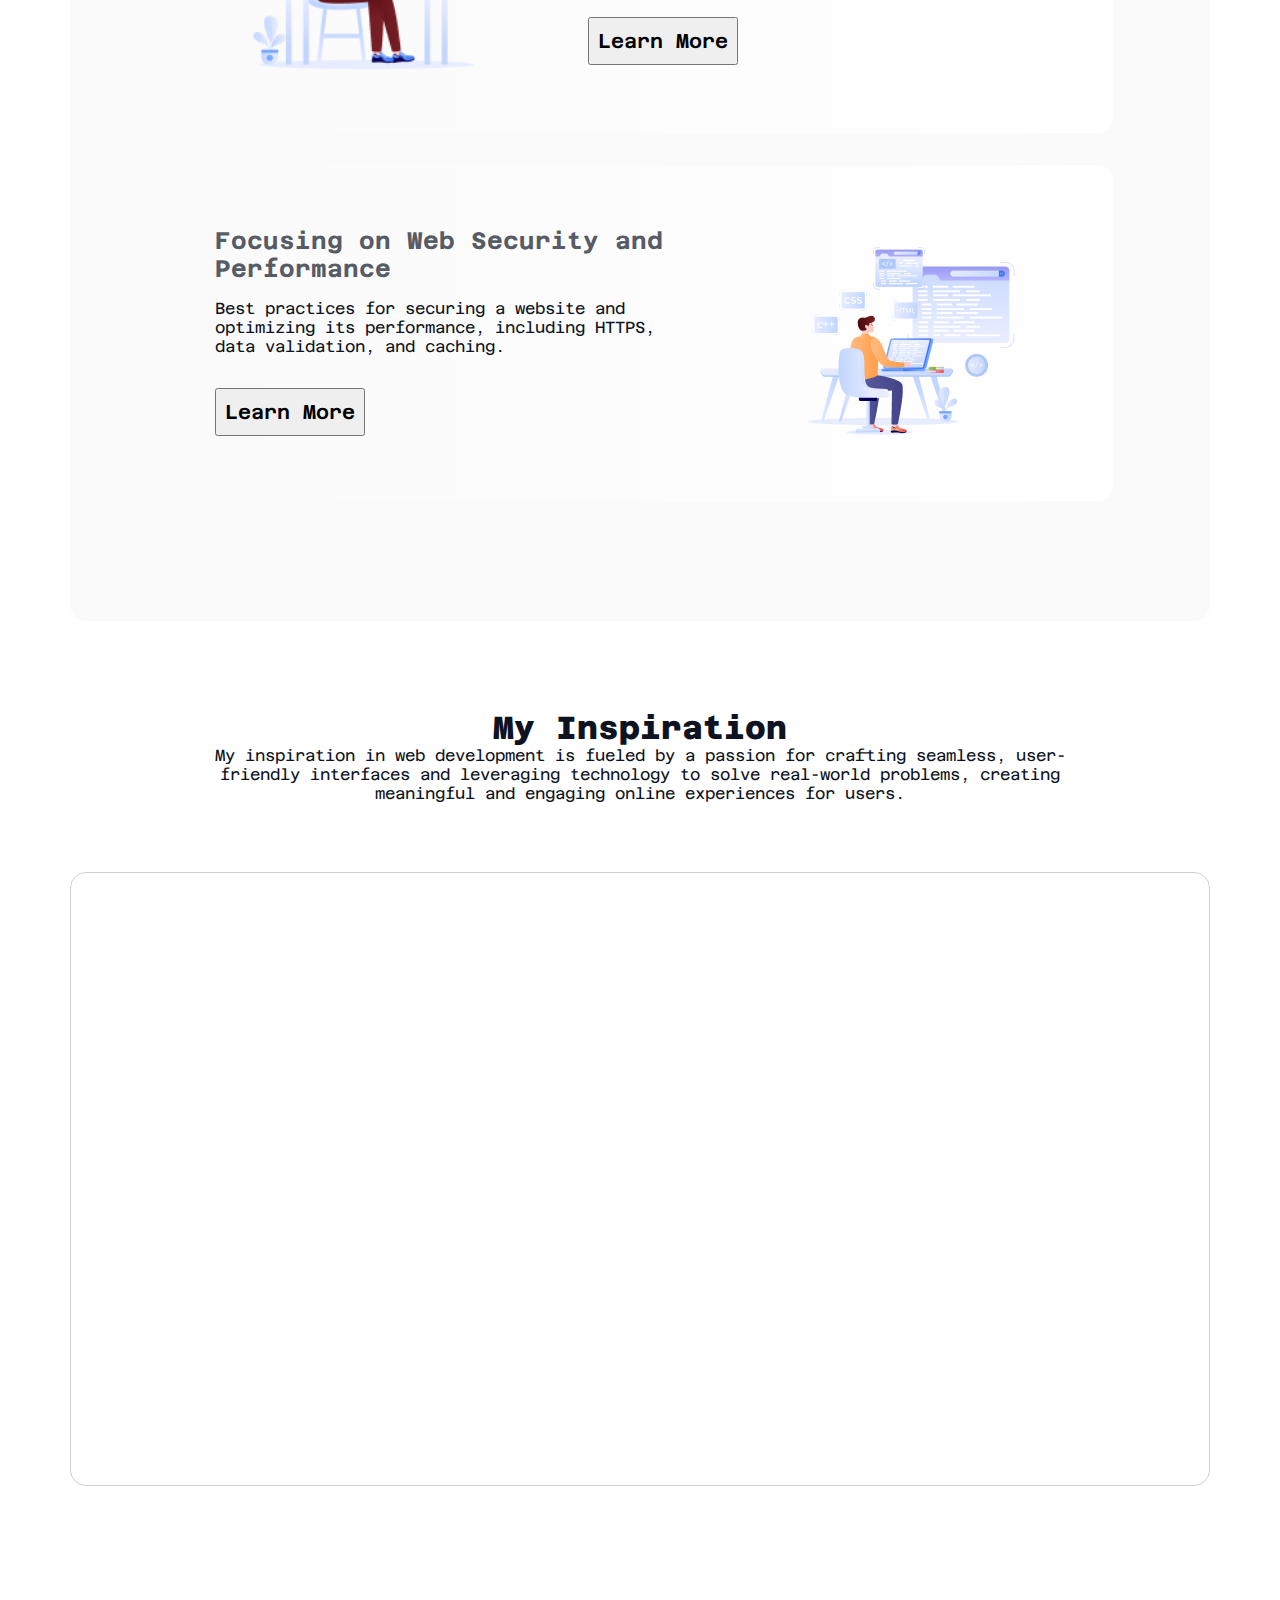
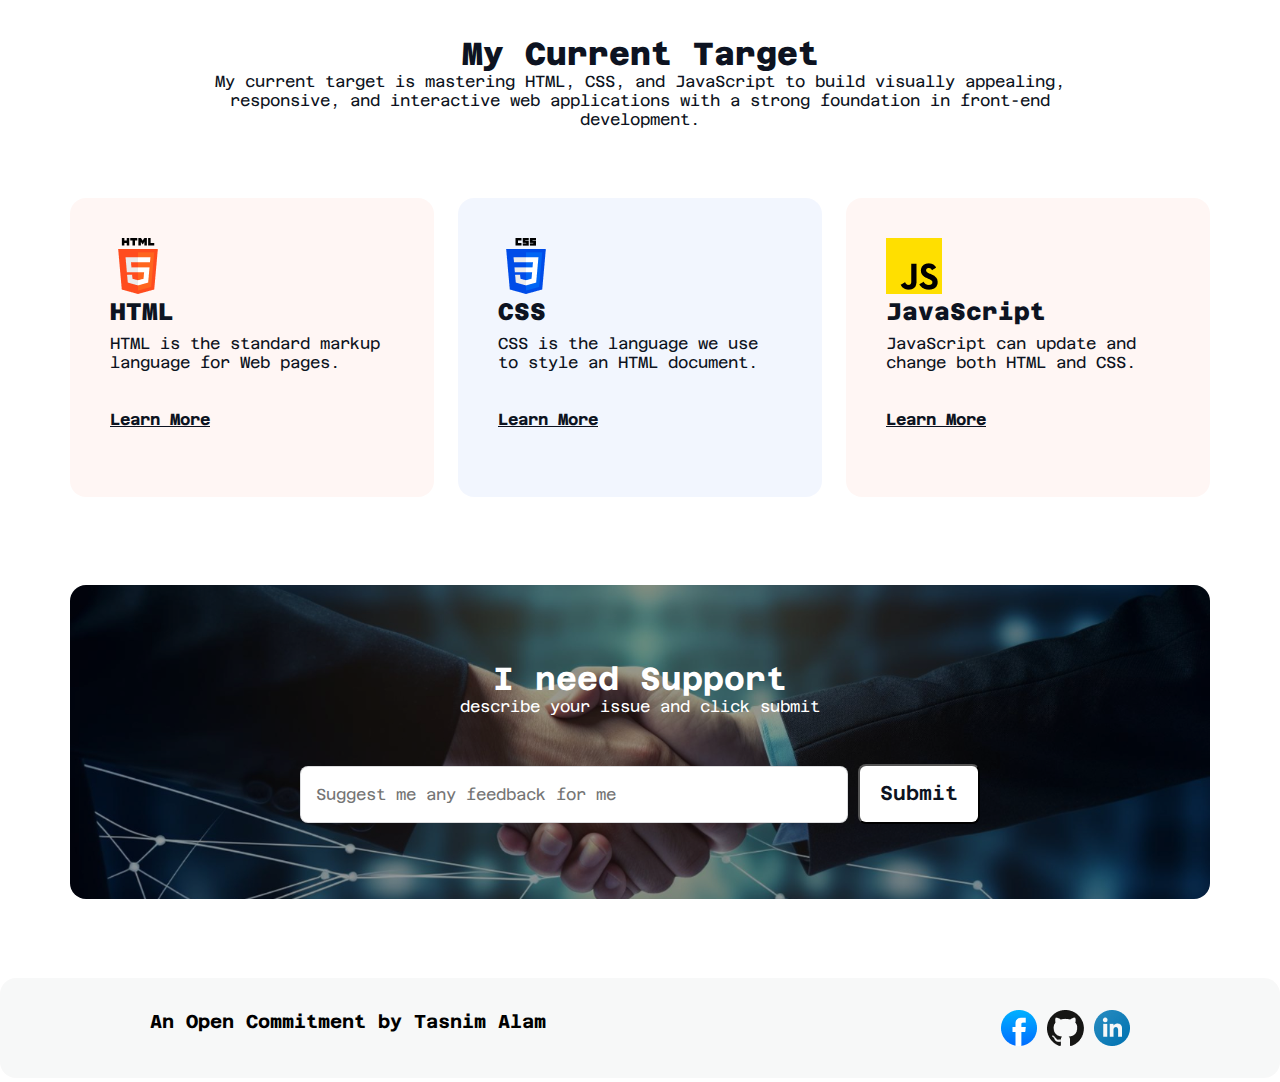
==== commit c46d5ff5: "solved all issues and complete this project" ====
--- a/index.html
+++ b/index.html
@@ -176,7 +176,7 @@
     <footer id="footer">
       <section class="footer-section">
         <div class="footer-container">
-          <h3>An Open Commitment by Tasnim ALam</h3>
+          <h3>An Open Commitment by Tasnim Alam</h3>
           <div>
             <a href="https://www.facebook.com/rafsan.tasnim/" target="_blank"
               ><img src="./assets/facebook.png" alt=""
--- a/styles/styles.css
+++ b/styles/styles.css
@@ -383,15 +383,15 @@
   padding: 15px;
 }
 .sub-btn {
-  width: 120px;
-  height: 58px;
+  /* width: 120px;
+  height: 58px; */
   border-radius: 8px;
   background: rgb(255, 255, 255);
   color: rgb(13, 19, 33);
   font-family: Azeret Mono;
   font-size: 20px;
   font-weight: 600;
-  padding: 17px 20px 17px 20px;
+  padding: 15px 20px 17px 20px;
 }
 /* footer section style */
 .footer-section {
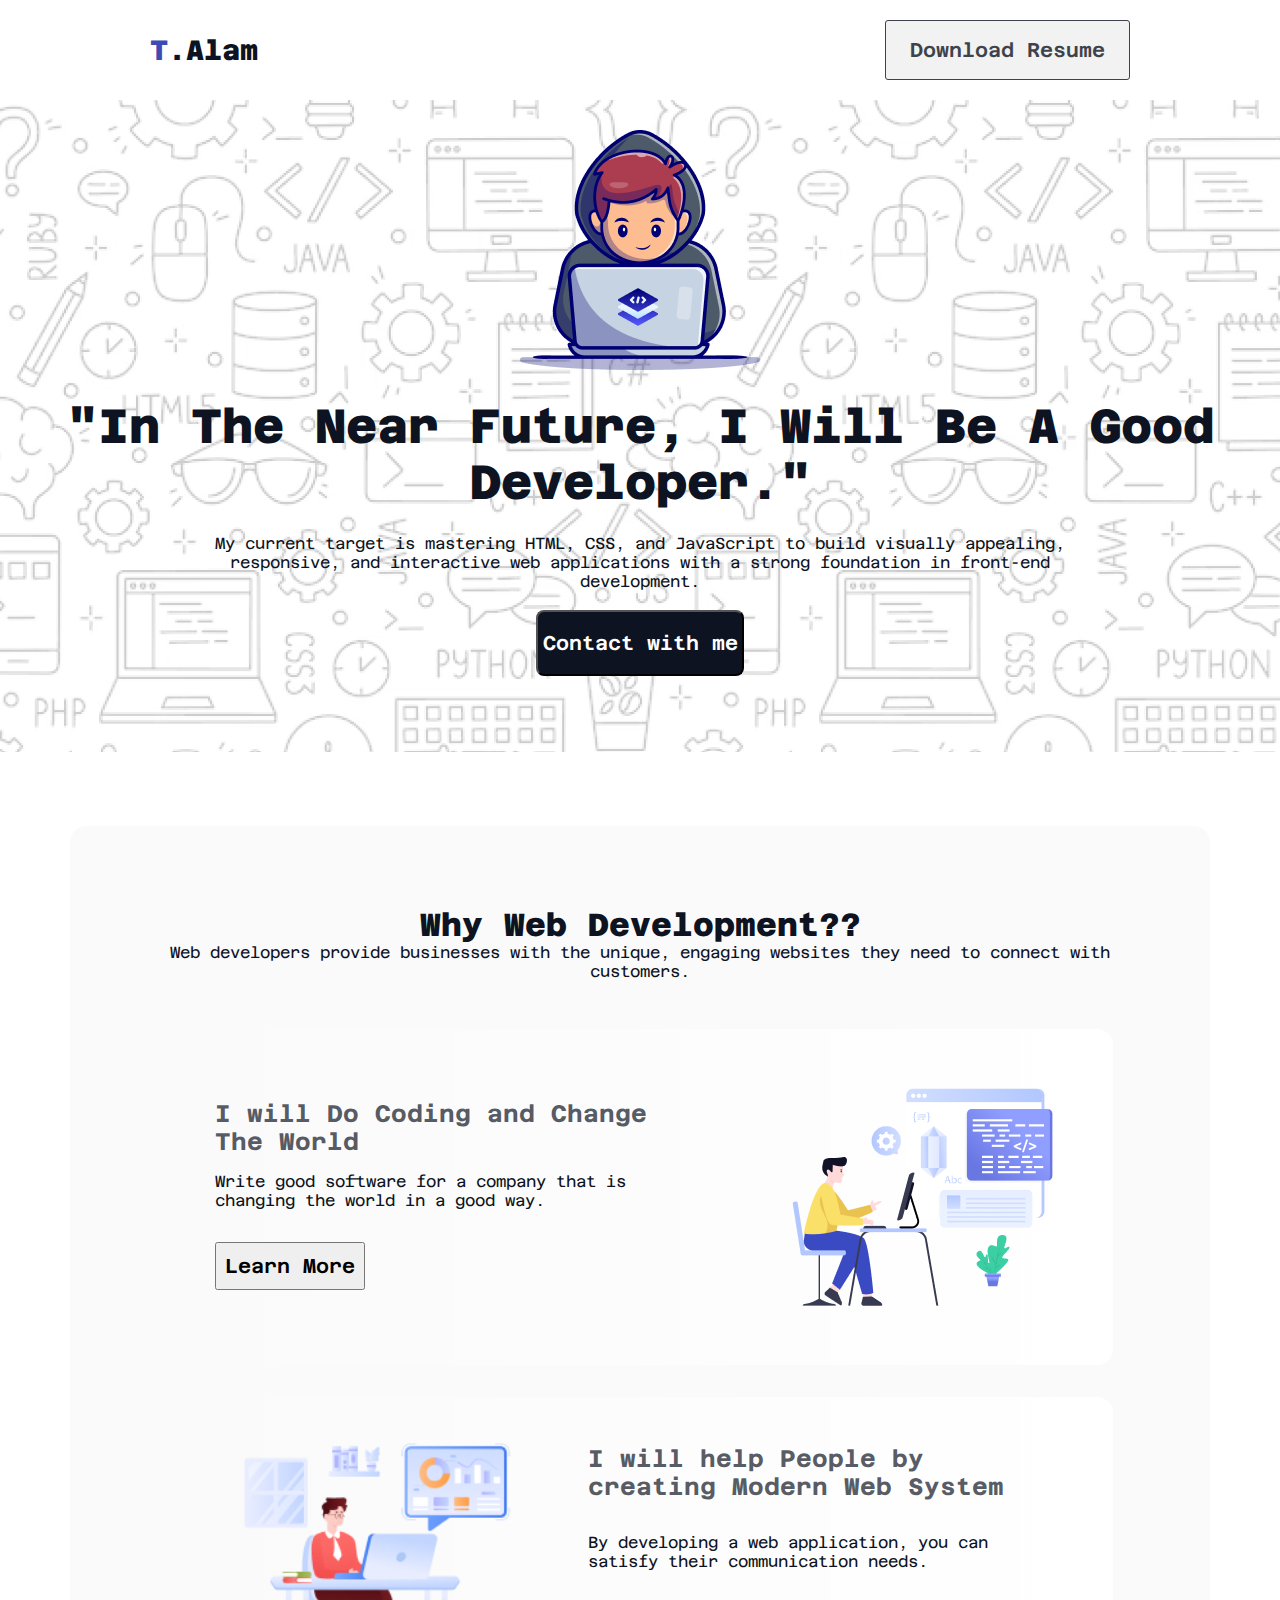
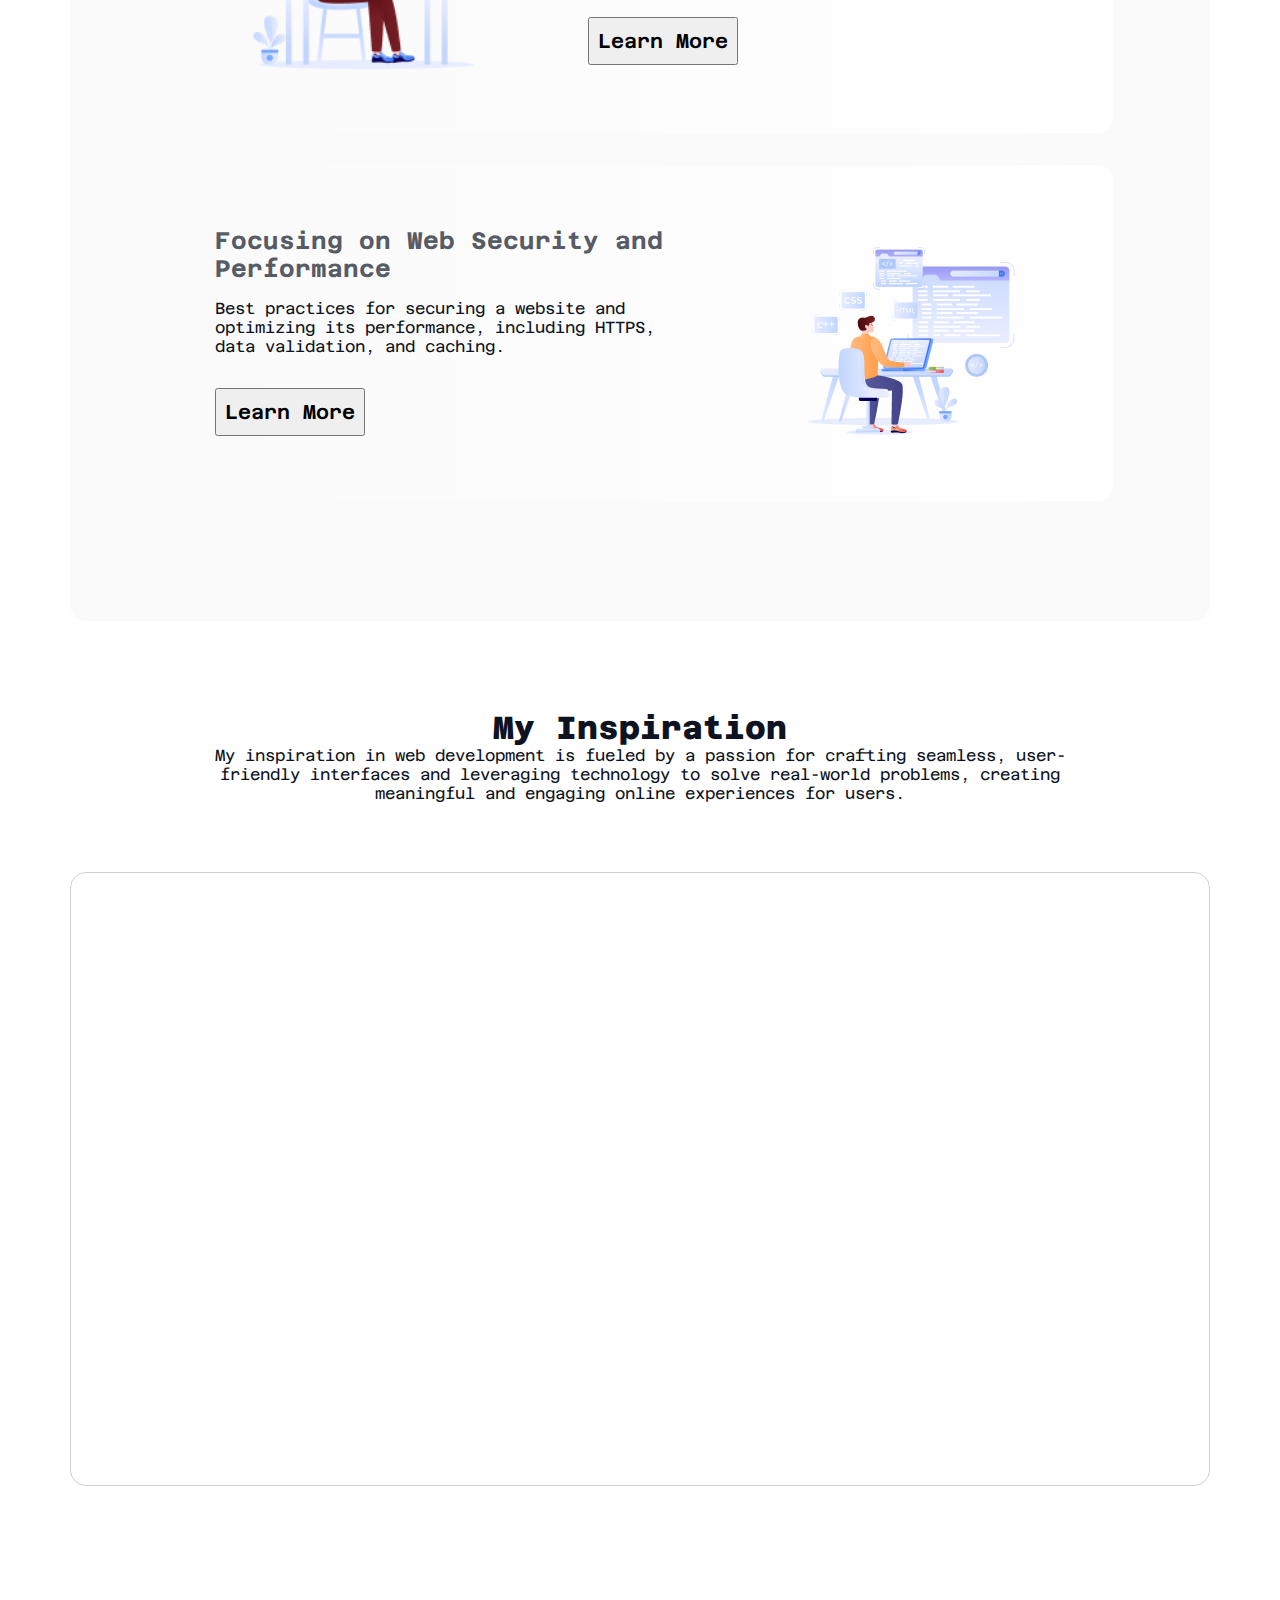
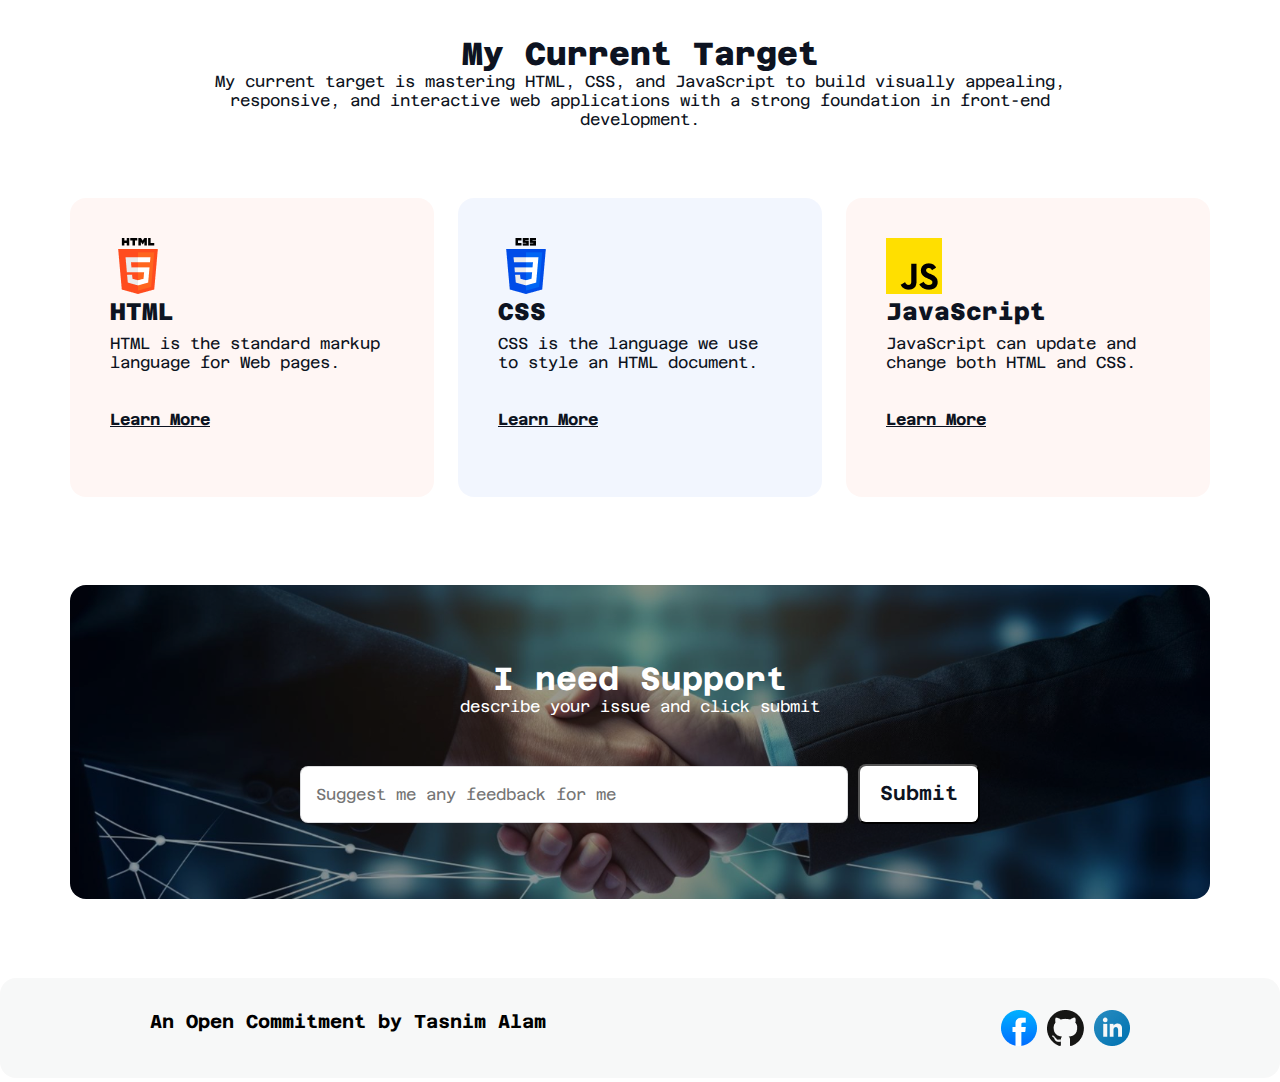
==== commit e4f4f1d5: "navigation title style changed" ====
--- a/index.html
+++ b/index.html
@@ -10,7 +10,7 @@
     <header>
       <!-- navigation section start here -->
       <nav>
-        <h3 class="title">T.Alam</h3>
+        <h3 class="title"><span id="color">T</span>.Alam</h3>
         <ul>
           <li>
             <a href=""><button class="btn-nav">Download Resume</button></a>
--- a/styles/styles.css
+++ b/styles/styles.css
@@ -18,6 +18,9 @@
   font-family: Azeret Mono;
   font-size: 28px;
   font-weight: 800;
+}
+#color {
+  color: rgb(61, 75, 182);
 }
 nav li {
   list-style: none;
